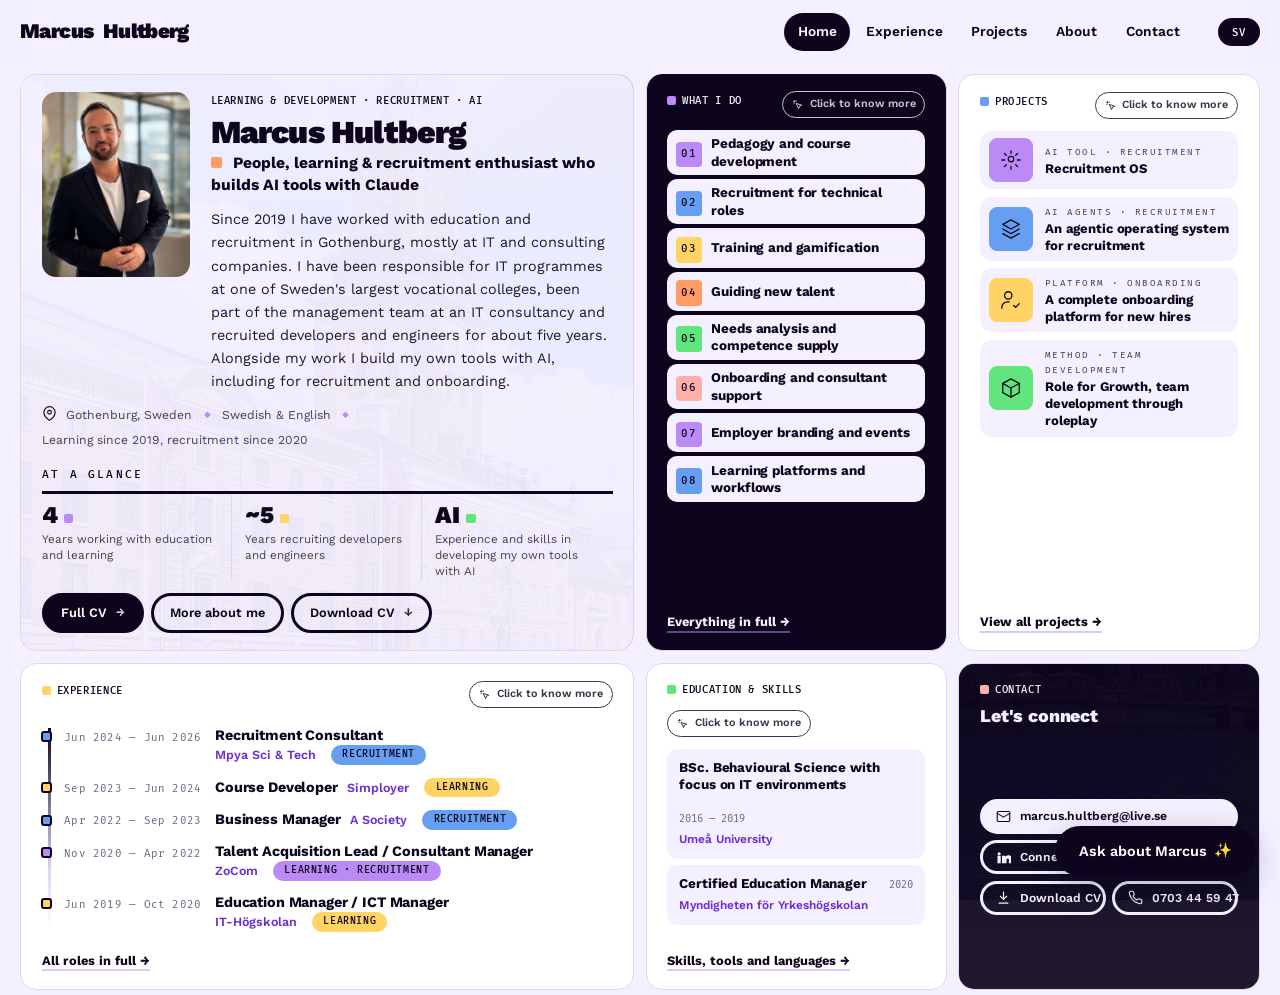
==== index.html @ 8a862b30 "Show that tiles open, and tidy two popups Add a "Click to know more" label beside each clickable til" ====
<!DOCTYPE html>
<html lang="en">
<head>
  <meta charset="UTF-8" />
  <meta name="viewport" content="width=device-width, initial-scale=1.0" />
  <title>Marcus Hultberg — Learning &amp; Development, Recruitment &amp; AI</title>
  <meta name="description" content="Marcus Hultberg — learning, course development and recruitment for technical roles, with tools built using AI. Gothenburg, Sweden." />
  <link rel="stylesheet" href="style.css?v=9" />
  <script>
    // A job slug in the URL means two things.
    //
    // job.js is about to rewrite the hero and "What I do", so those two
    // regions are hidden here and shown again once the pack has been applied,
    // and the base wording never flashes past the reader first.
    //
    // The application may also bring a colour theme in jobs/<slug>.css. It is
    // linked from here, while the page is still parsing, so the page is drawn
    // in the company's colours from the first frame. A pack without a theme
    // file simply has no stylesheet to load and keeps the base colours.
    //
    // Without a slug this is the main page, which has a theme of its own in
    // theme.css. Application pages never load it.
    (function () {
      var params = new URLSearchParams(location.search);
      var slug = (params.get('job') ||
                  location.pathname.replace(/^\/+|\/+$/g, '').replace(/\.html$/, '')
                 ).toLowerCase().trim();
      var theme = document.createElement('link');
      theme.rel = 'stylesheet';

      if (['', 'index', 'cv'].indexOf(slug) !== -1 || !/^[a-z0-9-]+$/.test(slug)) {
        theme.href = '/theme.css?v=2';
        document.head.appendChild(theme);
        return;
      }

      document.documentElement.className += ' job-pending';

      theme.href = '/jobs/' + encodeURIComponent(slug) + '.css';
      document.head.appendChild(theme);
    })();
  </script>
</head>
<body>

<!-- ══════════════════════ NAV ══════════════════════ -->
<!-- The second link is "What I do". It is hidden on the base page and shown
     on application pages, where packs retitle it "How I match" through
     `.nav-links li:nth-child(2) a` and `.nav-mobile a:nth-child(2)` — keep
     it second. -->
<header class="nav">
  <div class="nav-top">
    <a href="#top" class="brand"><span class="brand-dot"></span>Marcus <em>Hultberg</em></a>
    <nav class="nav-bar" aria-label="Main">
      <ul class="nav-links">
        <li><a href="#top" data-sv="Hem">Home</a></li>
        <li class="nav-match"><a href="#match" data-sv="Vad jag gör">What I do</a></li>
        <li><a href="#experience" data-sv="Erfarenhet">Experience</a></li>
        <li><a href="#built" data-sv="Projekt">Projects</a></li>
        <li><a href="#about" data-sv="Om mig">About</a></li>
        <li><a href="#personal" data-sv="Personligt">Personal</a></li>
        <li><a href="#contact" data-sv="Kontakt">Contact</a></li>
      </ul>
    </nav>
    <div class="nav-actions">
      <!-- lang toggle injected by lang.js -->
      <button class="nav-hamburger" id="hamburger" type="button" aria-label="Menu" aria-expanded="false" aria-controls="mobile-nav">
        <span></span><span></span><span></span>
      </button>
    </div>
  </div>
</header>

<div class="nav-mobile" id="mobile-nav">
  <a href="#top" data-sv="Hem">Home</a>
  <a href="#match" class="nav-match" data-sv="Vad jag gör">What I do</a>
  <a href="#experience" data-sv="Erfarenhet">Experience</a>
  <a href="#built" data-sv="Projekt">Projects</a>
  <a href="#about" data-sv="Om mig">About</a>
  <a href="#personal" data-sv="Personligt">Personal</a>
  <a href="#contact" data-sv="Kontakt">Contact</a>
</div>

<main class="bento" id="main">

<!-- ══════════════════════ INTRO ══════════════════════
     Per-application wording comes from /jobs/<slug>.json — see jobs/README.md.
     This is what shows on the base page and whenever a pack leaves it out. -->
<section class="tile band band--photo hero" id="top">
  <div class="wrap">
    <div class="hero-grid">
      <div class="hero-photo">
        <img src="Marcus-800.jpg" alt="Portrait of Marcus Hultberg" width="800" height="800" fetchpriority="high" />
      </div>
      <div class="hero-text">
        <p class="eyebrow" data-sv="Learning &amp; Development · Rekrytering · AI">
          Learning &amp; Development · Recruitment · AI
        </p>
        <h1 class="hero-name">Marcus Hultberg</h1>
        <p class="hero-role">
          People, learning &amp; recruitment enthusiast who builds AI tools with Claude
        </p>
        <p class="hero-lead" data-sv="Sedan 2019 har jag arbetat med utbildning och rekrytering i Göteborg, främst i IT- och konsultbolag. Jag har ansvarat för IT-utbildningar på en av Sveriges största yrkeshögskolor, ingått i ledningsgruppen i ett IT-konsultbolag och rekryterat utvecklare och ingenjörer i ca fem år. Vid sidan av arbetet bygger jag egna verktyg med AI, bland annat för rekrytering och onboarding.">
          Since 2019 I have worked with education and recruitment in Gothenburg, mostly at IT and
          consulting companies. I have been responsible for IT programmes at one of Sweden's largest
          vocational colleges, been part of the management team at an IT consultancy and recruited
          developers and engineers for about five years. Alongside my work I build my own tools with AI,
          including for recruitment and onboarding.
        </p>
      </div>
    </div>

    <div class="meta-row">
      <span>
        <svg viewBox="0 0 24 24" fill="none" stroke-width="1.8" stroke-linecap="round" stroke-linejoin="round"><path d="M21 10c0 7-9 13-9 13s-9-6-9-13a9 9 0 0 1 18 0z"/><circle cx="12" cy="10" r="3"/></svg>
        <span data-sv="Göteborg, Sverige">Gothenburg, Sweden</span>
      </span>
      <span class="sep">◆</span>
      <span data-sv="Svenska &amp; engelska">Swedish &amp; English</span>
      <span class="sep">◆</span>
      <span data-sv="Lärande sedan 2019, rekrytering sedan 2020">Learning since 2019, recruitment since 2020</span>
    </div>

    <!-- At a glance. Packs rewrite the three numbers through `#top .stat-num`
         and `#top .stat-label`, so the strip stays inside the hero section. -->
    <p class="glance-label" data-sv="I korthet">At a glance</p>
    <div class="stat-strip">
      <div class="stat">
        <div class="stat-num">4</div>
        <div class="stat-label" data-sv="År med utbildning och lärande">Years working with education and learning</div>
      </div>
      <div class="stat">
        <div class="stat-num">~5</div>
        <div class="stat-label" data-sv="År med rekrytering av utvecklare och ingenjörer">Years recruiting developers and engineers</div>
      </div>
      <div class="stat">
        <div class="stat-num">AI</div>
        <div class="stat-label" data-sv="Erfarenhet och kompetens inom att utveckla egna verktyg med AI">Experience and skills in developing my own tools with AI</div>
      </div>
    </div>

    <!-- An application page points the primary button at #match; see job.js. -->
    <div class="hero-cta">
      <a href="cv.html" class="btn btn-primary"><span class="btn-label" data-sv="Hela CV:t">Full CV</span> <span class="arr">→</span></a>
      <a href="#about" class="btn btn-ghost" data-sv="Mer om mig">More about me</a>
      <a href="CV Marcus Hultberg.pdf" target="_blank" rel="noopener" class="btn btn-ghost" data-sv-html="Ladda ner CV <span class=&quot;arr&quot;>↓</span>">Download CV <span class="arr">↓</span></a>
    </div>
  </div>
</section>

<!-- ══════════════════════ WHAT I DO / HOW I MATCH ══════════════════════
     A job pack replaces these numbered points wholesale: each .point-quote
     becomes a line from the job ad and each .point-body the evidence that
     Marcus already does it. See jobs/README.md.
     ═══════════════════════════════════════════════════════════════════ -->
<section class="tile band band--alt" id="match">
  <div class="wrap">
    <div class="sec-head reveal">
      <p class="eyebrow" data-sv="Vad jag gör">What I do</p>
      <h2 class="sec-title" data-sv="Det jag kan bidra med">What I can bring</h2>
      <p class="sec-lead" data-sv="Åtta områden, vart och ett med vad jag har gjort i mina roller. Öppna ett kort för detaljerna.">
        Eight areas, each with what I have done in my roles. Open a card for the details.
      </p>
    </div>

    <div class="points">
      <article class="card point reveal">
        <div class="point-num-wrap"><div class="point-rule"></div><div class="point-num">01</div></div>
        <div>
          <h3 class="point-title" data-sv="Pedagogik och kursutveckling">Pedagogy and course development</h3>
          <p class="point-sum" data-sv="Ledde IT-utbildningar på en yrkeshögskola och utvecklade kursinnehåll inom HR för ett ledande HR-system. Certifierad utbildningsledare.">Led IT programmes at a vocational college and developed HR course content for a leading HR system. Certified education manager.</p>
          <p class="point-quote" data-sv="Jag planerar och utvecklar utbildningar och kursinnehåll på pedagogisk grund, med deltagarnas behov i fokus.">I plan and develop training and course content on a pedagogical foundation, with the participants' needs in focus.</p>
          <p class="point-body" data-sv="Som utbildningsledare på en yrkeshögskola inom IT ledde och utvecklade jag utbildningsprogrammen i nära samarbete med arbetslivet. Jag ansvarade för att programmen följdes upp mot uppsatta resultatmål och höll i antagningen av studerande. Senare, som kursutvecklare i ett nordiskt HR-techbolag, utvecklade jag kursinnehåll inom HR för ett ledande HR-system, med fokus på medarbetarupplevelsen. Jag samarbetade med ämnesexperter och förbättrade löpande den pedagogiska strukturen. Jag är certifierad utbildningsledare, en certifiering utfärdad av Myndigheten för yrkeshögskolan.">As education manager at a vocational IT college I led and developed the programmes in close collaboration with the industry. I was responsible for following the programmes up against set targets and handled the admission of students. Later, as course developer at a Nordic HR tech company, I developed course content in HR for a leading HR system, with a focus on the employee experience. I worked with subject matter experts and continuously improved the pedagogical structure. I am a certified education manager, a certification issued by the Swedish National Agency for Higher Vocational Education.</p>
          <div class="point-roles">
            <span class="point-roles-label" data-sv="Roller">Roles</span>
            <span class="pill" data-sv="Utbildningsledare / ICT-ansvarig">Education Manager / ICT Manager</span>
            <span class="pill" data-sv="Kursutvecklare">Course Developer</span>
          </div>
        </div>
      </article>

      <article class="card point reveal">
        <div class="point-num-wrap"><div class="point-rule"></div><div class="point-num">02</div></div>
        <div>
          <h3 class="point-title" data-sv="Rekrytering till tekniska roller">Recruitment for technical roles</h3>
          <p class="point-sum" data-sv="Drev hela rekryteringsprocesser till utvecklare, ingenjörer, projektledare och produktutvecklare, ofta flera parallellt.">Ran complete recruitments for developers, engineers, project managers and product developers, often several in parallel.</p>
          <p class="point-quote" data-sv="Jag driver rekryteringar till tekniska roller och bedömer kandidater strukturerat mot rollens krav.">I run recruitments for technical roles and assess candidates in a structured way against what the role requires.</p>
          <p class="point-body" data-sv="Jag har drivit kompletta rekryteringsprocesser till tekniska roller, ofta flera parallellt. Utifrån kravprofilen skrev och publicerade jag annonsen och arbetade aktivt med sourcing för att upprätthålla en stark kandidatpipeline. Under processen var jag rådgivare till de rekryterande cheferna kring urval och kandidatutvärdering. Förutom utvecklare och ingenjörer har jag rekryterat projektledare och produktutvecklare. I ett IT-konsultbolag ansvarade jag dessutom för att rekrytera IT-konsulter och matcha dem mot den kompetens kundernas uppdrag krävde.">I have run complete recruitment processes for technical roles, often several in parallel. Based on the requirements profile I wrote and published the ad and sourced candidates proactively to keep a strong talent pipeline. During the process I advised the hiring managers on selection and candidate evaluation. Besides developers and engineers, I have recruited project managers and product developers. At an IT consultancy I was also responsible for recruiting IT consultants and matching them against the competence the clients' assignments required.</p>
          <div class="point-roles">
            <span class="point-roles-label" data-sv="Roller">Roles</span>
            <span class="pill" data-sv="Rekryteringskonsult">Recruitment Consultant</span>
            <span class="pill" data-sv="Affärsansvarig">Business Manager</span>
            <span class="pill" data-sv="Talent Acquisition Lead / Konsultansvarig">Talent Acquisition Lead / Consultant Manager</span>
          </div>
        </div>
      </article>

      <article class="card point reveal">
        <div class="point-num-wrap"><div class="point-rule"></div><div class="point-num">03</div></div>
        <div>
          <h3 class="point-title" data-sv="Utbildning och gamification">Training and gamification</h3>
          <p class="point-sum" data-sv="Höll utbildningar för interna och externa deltagare, och interna workshops, bland annat i gamification-metodik.">Ran training sessions for internal and external participants, and internal workshops including gamification methodology.</p>
          <p class="point-quote" data-sv="Jag håller utbildningar och workshops och använder gamification som metod för lärande.">I run training sessions and workshops and use gamification as a method for learning.</p>
          <p class="point-body" data-sv="I ett konsultbolag med fokus på utbildning arbetade jag med utbildningsleveranser på olika nivåer, utifrån behov. Jag höll utbildningar internt för medarbetarna och för externa deltagare. Internt tog jag fram och höll workshops och lärandetillfällen, bland annat en utbildning i gamification-metodik. I arbetet anpassade jag upplägg och innehåll efter olika deltagargrupper.">At a consultancy focused on education I worked with training deliveries at different levels, based on what was needed. I ran training sessions for employees internally and for external participants. Internally I created and ran workshops and learning sessions, including a training in gamification methodology. In this work I adapted the format and content to different groups of participants.</p>
          <div class="point-roles">
            <span class="point-roles-label" data-sv="Roll">Role</span>
            <span class="pill" data-sv="Talent Acquisition Lead / Konsultansvarig">Talent Acquisition Lead / Consultant Manager</span>
          </div>
        </div>
      </article>

      <article class="card point reveal">
        <div class="point-num-wrap"><div class="point-rule"></div><div class="point-num">04</div></div>
        <div>
          <h3 class="point-title" data-sv="Vägledning av nya talanger">Guiding new talent</h3>
          <p class="point-sum" data-sv="Coachade 100 studerande in i IT-branschen och var med och byggde ett karriärprogram för juniora talanger.">Coached 100 students into the IT industry and helped build a career programme for junior talent.</p>
          <p class="point-quote" data-sv="Jag vägleder människor tidigt i karriären och bygger strukturer som hjälper dem in i arbetslivet.">I guide people early in their careers and build structures that help them into working life.</p>
          <p class="point-body" data-sv="På yrkeshögskolan byggde jag partnerskap med företag och säkrade praktikplatser åt de studerande. Jag coachade och vägledde 100 studerande på deras väg in i IT-branschen. I ett IT-konsultbolag var jag med och byggde ett karriärprogram för juniora talanger, med en struktur för vad de skulle lära sig och vem som stöttade dem. Som kandidaternas huvudsakliga kontaktperson i rekryteringen ansvarade jag för en professionell och engagerande kandidatupplevelse, med snabb och tydlig återkoppling.">At the vocational college I built partnerships with companies and secured internship placements for the students. I coached and guided 100 students on their way into the IT industry. At an IT consultancy I helped build a career programme for junior talent, with a structure for what they should learn and who supported them. As the candidates' main point of contact in recruitment I was responsible for a professional and engaging candidate experience, with prompt and clear feedback.</p>
          <div class="point-roles">
            <span class="point-roles-label" data-sv="Roller">Roles</span>
            <span class="pill" data-sv="Utbildningsledare / ICT-ansvarig">Education Manager / ICT Manager</span>
            <span class="pill" data-sv="Talent Acquisition Lead / Konsultansvarig">Talent Acquisition Lead / Consultant Manager</span>
            <span class="pill" data-sv="Rekryteringskonsult">Recruitment Consultant</span>
          </div>
        </div>
      </article>

      <article class="card point reveal">
        <div class="point-num-wrap"><div class="point-rule"></div><div class="point-num">05</div></div>
        <div>
          <h3 class="point-title" data-sv="Behovsanalys och kompetensförsörjning">Needs analysis and competence supply</h3>
          <p class="point-sum" data-sv="Gjorde behovsanalyser med rekryterande chefer och matchade yrkeshögskoleutbildningar mot arbetsmarknadens behov.">Ran needs analyses with hiring managers and matched vocational programmes to what the labour market needed.</p>
          <p class="point-quote" data-sv="Jag kartlägger vilken kompetens en verksamhet behöver och omsätter det i rekryteringar och utbildningar.">I map the competence an organisation needs and turn it into recruitments and training.</p>
          <p class="point-body" data-sv="Inför varje rekrytering genomförde jag en behovsanalys med den rekryterande chefen, där vi gick igenom kompetenskrav och tidplan. På yrkeshögskolan drev jag utbildningarnas ledningsgruppsarbete och matchade utbildningarna mot arbetsmarknadens behov. Senare, i ett IT-konsultbolag, arbetade vi med yrkeshögskoleutbildningar, och jag var med och förändrade dem utifrån vad branschen behövde. Som kursutvecklare arbetade jag in marknadsinsikter och forskning i kursinnehållet.">Before each recruitment I carried out a needs analysis with the hiring manager, covering competence requirements and timeline. At the vocational college I ran the programmes' steering group work and matched the programmes to the needs of the labour market. Later, at an IT consultancy, we worked with vocational higher education programmes, and I helped change them based on what the industry needed. As a course developer I worked market insights and research into the course content.</p>
          <div class="point-roles">
            <span class="point-roles-label" data-sv="Roller">Roles</span>
            <span class="pill" data-sv="Rekryteringskonsult">Recruitment Consultant</span>
            <span class="pill" data-sv="Utbildningsledare / ICT-ansvarig">Education Manager / ICT Manager</span>
            <span class="pill" data-sv="Talent Acquisition Lead / Konsultansvarig">Talent Acquisition Lead / Consultant Manager</span>
            <span class="pill" data-sv="Kursutvecklare">Course Developer</span>
          </div>
        </div>
      </article>

      <article class="card point reveal">
        <div class="point-num-wrap"><div class="point-rule"></div><div class="point-num">06</div></div>
        <div>
          <h3 class="point-title" data-sv="Onboarding och konsultstöd">Onboarding and consultant support</h3>
          <p class="point-sum" data-sv="Byggde onboarding från grunden i två konsultbolag och hade HR-ansvar för en konsultgrupp på 15+ personer.">Built onboarding from scratch at two consultancies and had HR responsibility for a consultant group of 15+.</p>
          <p class="point-quote" data-sv="Jag bygger onboarding och ger konsulterna det stöd de behöver för att utvecklas i sina uppdrag.">I build onboarding and give consultants the support they need to develop in their assignments.</p>
          <p class="point-body" data-sv="Jag har byggt upp en strukturerad onboarding från grunden i två konsultbolag där det tidigare saknades. Syftet båda gångerna var att öka engagemanget hos nyanställda och få dem att stanna. I ett IT-konsultbolag ingick jag i ledningsgruppen och ansvarade för personalutveckling och HR-frågor för en konsultgrupp på 15+ personer. Jag planerade också konsulternas scheman utifrån deras uppdrag och tog fram dokumentation och hjälpmaterial till onboardingen.">I have built structured onboarding from scratch at two consultancies where none existed before. In both cases the aim was to increase engagement among new employees and get them to stay. At an IT consultancy I was part of the management team and responsible for personnel development and HR matters for a consultant group of 15+ people. I also planned the consultants' schedules around their assignments and produced documentation and help material for the onboarding.</p>
          <div class="point-roles">
            <span class="point-roles-label" data-sv="Roller">Roles</span>
            <span class="pill" data-sv="Affärsansvarig">Business Manager</span>
            <span class="pill" data-sv="Talent Acquisition Lead / Konsultansvarig">Talent Acquisition Lead / Consultant Manager</span>
          </div>
        </div>
      </article>

      <article class="card point reveal">
        <div class="point-num-wrap"><div class="point-rule"></div><div class="point-num">07</div></div>
        <div>
          <h3 class="point-title" data-sv="Employer branding och evenemang">Employer branding and events</h3>
          <p class="point-sum" data-sv="Ledde strategin för talent acquisition med employer branding i centrum, och representerade bolag på mässor och event.">Led the talent acquisition strategy with employer branding at its centre, and represented companies at fairs and events.</p>
          <p class="point-quote" data-sv="Jag arbetar med arbetsgivarvarumärket och representerar bolaget utåt, i rekryteringen och vid evenemang.">I work with the employer brand and represent the company externally, in recruitment and at events.</p>
          <p class="point-body" data-sv="I ett IT-konsultbolag ledde jag strategin för talent acquisition som del av ledningsgruppen, med employer branding som en central del. Arbetet handlade om att vara tydliga med vilka vi var som arbetsgivare och hur vi presenterade oss utåt. Jag har representerat bolag vid mässor och kundevent, bland annat som konferencier. I ett nordiskt HR-techbolag planerade och genomförde jag konferenser med fokus på vad deltagarna fick ut av dem.">At an IT consultancy I led the talent acquisition strategy as part of the management team, with employer branding as a central part. The work was about being clear about who we were as an employer and how we presented ourselves externally. I have represented companies at trade fairs and customer events, including as master of ceremonies. At a Nordic HR tech company I planned and ran conferences with the focus on what the participants gained from them.</p>
          <div class="point-roles">
            <span class="point-roles-label" data-sv="Roller">Roles</span>
            <span class="pill" data-sv="Talent Acquisition Lead / Konsultansvarig">Talent Acquisition Lead / Consultant Manager</span>
            <span class="pill" data-sv="Kursutvecklare">Course Developer</span>
          </div>
        </div>
      </article>

      <article class="card point reveal">
        <div class="point-num-wrap"><div class="point-rule"></div><div class="point-num">08</div></div>
        <div>
          <h3 class="point-title" data-sv="Lärplattformar och arbetsflöden">Learning platforms and workflows</h3>
          <p class="point-sum" data-sv="Var med och formade ett internt LMS som senare såldes som produkt, och ledde införandet av ett ATS.">Helped shape an internal LMS that was later sold as a product, and led the introduction of an ATS.</p>
          <p class="point-quote" data-sv="Jag är med och utformar digitala verktyg för lärande och rekrytering och de arbetsflöden de bygger på.">I help shape digital tools for learning and recruitment and the workflows they are built on.</p>
          <p class="point-body" data-sv="I ett IT-konsultbolag var jag med från start och formade en intern lärplattform, bland annat vilka behov den skulle möta och hur innehållet skulle struktureras. Plattformen fungerade så väl att den senare såldes som en produkt till andra företag. I samma bolag ledde jag införandet av ett ATS och utformade arbetsflödena, från hur en roll öppnades till hur kandidaterna rörde sig genom processen. På yrkeshögskolan utvecklade jag strukturen i lärplattformen och förbättrade de interna kommunikationsflödena.">At an IT consultancy I helped shape an internal learning platform from the start, including which needs it should meet and how the content should be structured. The platform worked well enough that it was later sold as a product to other companies. In the same company I led the introduction of an ATS and designed the workflows, from how a role was opened to how candidates moved through the process. At the vocational college I developed the structure of the learning platform and improved the internal communication flows.</p>
          <div class="point-roles">
            <span class="point-roles-label" data-sv="Roller">Roles</span>
            <span class="pill" data-sv="Talent Acquisition Lead / Konsultansvarig">Talent Acquisition Lead / Consultant Manager</span>
            <span class="pill" data-sv="Utbildningsledare / ICT-ansvarig">Education Manager / ICT Manager</span>
          </div>
        </div>
      </article>
    </div>
  </div>
</section>

<!-- ══════════════════════ EXPERIENCE ══════════════════════ -->
<section class="tile band band--alt" id="experience">
  <div class="wrap">
    <div class="sec-head reveal">
      <p class="eyebrow" data-sv="Erfarenhet">Experience</p>
      <h2 class="sec-title" data-sv="Var jag har arbetat">Where I have worked</h2>
      <p class="sec-lead" data-sv="Fem roller i Göteborg, alla i och kring techbranschen. Taggarna visar var lärande eller rekrytering var en central del av mitt ansvar.">
        Five roles in Gothenburg, all in and around the tech industry. The tags show where learning or
        recruitment was a central part of my responsibility.
      </p>
      <div class="sec-actions">
        <a href="cv.html" class="btn btn-ghost btn-sm" data-sv-html="Hela CV:t <span class=&quot;arr&quot;>→</span>">Full CV <span class="arr">→</span></a>
        <a href="CV Marcus Hultberg.pdf" target="_blank" rel="noopener" class="btn btn-ghost btn-sm" data-sv-html="Ladda ner CV (PDF) <span class=&quot;arr&quot;>↓</span>">Download CV (PDF) <span class="arr">↓</span></a>
      </div>
    </div>

    <!-- Roles recruited for. A job pack can replace this card with its own
         `roles` field; see jobs/README.md. -->
    <div class="card roles-card reveal">
      <h3 class="roles-title" data-sv="Roller jag har rekryterat till">Roles I've recruited for</h3>
      <p class="roles-lead" data-sv="Ett axplock, mest inom mjukvara, embedded och ingenjörskonst.">A selection, mostly in software, embedded and engineering.</p>
      <div class="roles-grid">
        <div class="roles-group">
          <p class="tool-label" data-sv="Mjukvaruutveckling">Software development</p>
          <div class="pill-row">
            <span class="pill">Software Developer</span>
            <span class="pill">Software Engineer</span>
            <span class="pill">Backend Developer</span>
            <span class="pill">Frontend Developer</span>
            <span class="pill">Golang Developer</span>
            <span class="pill">.NET / C# Developer</span>
            <span class="pill">C/C++ Developer</span>
            <span class="pill">Rust Developer</span>
            <span class="pill">COBOL Developer</span>
          </div>
        </div>
        <div class="roles-group">
          <p class="tool-label">Automotive &amp; Embedded</p>
          <div class="pill-row">
            <span class="pill" data-sv="Hårdvarunära Android-utvecklare inom Automotive">Android Developer, hardware-near, Automotive</span>
            <span class="pill" data-sv="ADAS-utvecklare">ADAS Developer</span>
            <span class="pill">Hardware Developer</span>
          </div>
        </div>
        <div class="roles-group">
          <p class="tool-label" data-sv="Produkt &amp; projekt">Product &amp; projects</p>
          <div class="pill-row">
            <span class="pill" data-sv="Produktutvecklare">Product Developer</span>
            <span class="pill" data-sv="Projektledare">Project Manager</span>
          </div>
        </div>
        <div class="roles-group">
          <p class="tool-label">Engineering</p>
          <div class="pill-row">
            <span class="pill" data-sv="Elektronikingenjör">Electronics Engineer</span>
            <span class="pill" data-sv="Elingenjör">Electrical Engineer</span>
            <span class="pill" data-sv="Automationsingenjör">Automation Engineer</span>
            <span class="pill" data-sv="Mekanikingenjör">Mechanical Engineer</span>
            <span class="pill" data-sv="Mechanical Design Engineer / Mekanikkonstruktör">Mechanical Design Engineer</span>
            <span class="pill" data-sv="Systemarkitekt inom elektronik">Electronics System Architect</span>
            <span class="pill">HVDC Engineer</span>
            <span class="pill">LVDC Engineer</span>
            <span class="pill" data-sv="Expert Engineer inom Electrical Power Grid Safety">Expert Engineer, Electrical Power Grid Safety</span>
          </div>
        </div>
      </div>
    </div>

    <div class="timeline">
      <article class="job reveal">
        <div class="job-head">
          <h3 class="job-title" data-sv="Rekryteringskonsult">Recruitment Consultant</h3>
          <span class="job-date">Jun 2024 — Jun 2026</span>
        </div>
        <p class="job-company">Mpya Sci &amp; Tech <span>· Gothenburg</span></p>
        <p class="job-about" data-sv="Rekryterings- och konsultföretag specialiserat på vetenskap, teknik och ingenjörskonst.">Recruitment and consulting firm specialising in science, technology and engineering.</p>
        <p class="job-desc" data-sv="Matchning av rätt person med rätt arbetsplats, samtidigt som jag agerade rådgivare till rekryterande chefer kring kompetens och kulturell passform.">
          Matching the right person with the right workplace while acting as an advisor to hiring
          managers on competence and cultural fit.
        </p>
        <ul class="job-bullets">
          <li data-sv="Drev fullständiga rekryteringsprocesser, från behovsanalys till slutligt urval, över flera olika roller, från utvecklare till ingenjörer">Managed full-cycle recruitment processes, from needs analysis to final selection, across multiple roles, varying from developers to engineers</li>
          <li data-sv="Koordinerade och strukturerade intervjuprocesser, inklusive schemaläggning, förberedelser och kommunikation med intressenter">Coordinated and structured interview processes, including scheduling, preparation, and stakeholder communication</li>
          <li data-sv="Var kandidaternas huvudsakliga kontaktperson och säkerställde en professionell, responsiv och engagerande kandidatupplevelse">Acted as main point of contact for candidates, ensuring a professional, responsive, and engaging candidate experience</li>
          <li data-sv="Arbetade löpande i ATS-system för att hantera kandidatdata och säkerställa korrekthet genom hela processen">Worked continuously in ATS systems to manage candidate data and ensure accuracy throughout the process</li>
          <li data-sv="Skrev och publicerade jobbannonser utifrån kundens behov, med fokus på tydlighet och relevans">Wrote and published job ads based on client needs, ensuring clarity and relevance</li>
          <li data-sv="Sökte och engagerade kandidater proaktivt och underhöll en stark kandidatpipeline">Proactively sourced and engaged candidates, maintaining a strong talent pipeline</li>
          <li data-sv="Rådgav rekryterande chefer kring rekryteringsprocesser, tidplaner och kandidatutvärdering">Advised hiring managers on recruitment processes, timelines, and candidate evaluation</li>
          <li data-sv="Bidrog till att förbättra rekryteringsflöden och säkerställa strukturerade processer">Contributed to improving recruitment workflows and ensuring structured processes</li>
        </ul>
      </article>

      <article class="job reveal">
        <div class="job-head">
          <h3 class="job-title" data-sv="Kursutvecklare">Course Developer</h3>
          <span class="job-date">Sep 2023 — Jun 2024</span>
        </div>
        <p class="job-company">Simployer <span>· Gothenburg</span></p>
        <p class="job-about" data-sv="Ledande nordiskt HR-techbolag som erbjuder HR-system, lönelösningar och utbildning.">Leading Nordic HR tech company providing HR systems, payroll solutions and training.</p>
        <p class="job-desc" data-sv="Utvecklade och förbättrade utbildningsinnehåll inom HR för ett ledande HR-system med starkt fokus på medarbetarupplevelsen.">
          Developed and improved training content in HR for a leading HR system
          with a strong focus on the employee experience.
        </p>
        <ul class="job-bullets">
          <li data-sv="Utvecklade och förbättrade kurser inom HR och Learning &amp; Development">Developed and improved courses within HR and Learning &amp; Development</li>
          <li data-sv="Säkerställde att innehållet var aktuellt och i linje med nuvarande HR-trender och behov">Ensured content was up to date and aligned with current HR trends and needs</li>
          <li data-sv="Samarbetade med ämnesexperter för att skapa relevant utbildning av hög kvalitet">Collaborated with subject matter experts to create relevant and high-quality training</li>
          <li data-sv="Planerade och genomförde konferenser och utbildningar med fokus på deltagarvärde">Planned and executed conferences and training sessions focused on participant value</li>
          <li data-sv="Förbättrade kursmaterial och pedagogiska strukturer">Improved course materials and pedagogical structures</li>
          <li data-sv="Integrerade marknadsinsikter och forskning i utbildningsinnehållet">Integrated market insights and research into training content</li>
        </ul>
      </article>

      <article class="job reveal">
        <div class="job-head">
          <h3 class="job-title" data-sv="Affärsansvarig">Business Manager</h3>
          <span class="job-date">Apr 2022 — Sep 2023</span>
        </div>
        <p class="job-company">A Society <span>· Gothenburg</span></p>
        <p class="job-about" data-sv="IT-konsultföretag som kopplar samman techtalanger med företag över hela Sverige.">IT consulting firm connecting tech talent with companies across Sweden.</p>
        <p class="job-desc" data-sv="Ansvarig för rekrytering och matchning av IT-konsulter samt löpande HR-stöd i en snabbrörlig konsultmiljö.">
          Responsible for recruitment and matching of IT consultants alongside ongoing HR support in a
          fast-moving consulting environment.
        </p>
        <ul class="job-bullets">
          <li data-sv="Drev rekryteringsprocesser för IT-konsulter och säkerställde träffsäker kompetensmatchning">Managed recruitment processes for IT consultants, ensuring accurate competence matching</li>
          <li data-sv="Koordinerade kommunikationen mellan kunder och kandidater genom hela rekryteringsprocessen">Coordinated communication between clients and candidates throughout the hiring process</li>
          <li data-sv="Gav HR-relaterat stöd och hade löpande kontakt med konsulterna">Provided HR-related support and maintained ongoing contact with consultants</li>
          <li data-sv="Utformade strukturerade onboardingprocesser för att öka engagemang och retention">Designed structured onboarding processes to improve engagement and retention</li>
          <li data-sv="Hanterade flera parallella processer i en snabbrörlig miljö">Managed multiple parallel processes in a fast-paced environment</li>
        </ul>
      </article>

      <article class="job reveal">
        <div class="job-head">
          <h3 class="job-title" data-sv="Talent Acquisition Lead / Konsultansvarig">Talent Acquisition Lead / Consultant Manager</h3>
          <span class="job-date">Nov 2020 — Apr 2022</span>
        </div>
        <p class="job-company">ZoCom <span>· Gothenburg</span></p>
        <p class="job-about" data-sv="Bolag inom utbildningsprodukter och innovation i IT-sektorn.">Educational product and innovation company in the IT sector.</p>
        <p class="job-desc" data-sv="Del av ledningsgruppen med fullt ansvar för talent acquisition och en konsultgrupp på 15+ personer i ett IT-konsultbolag.">
          Part of the management team with full responsibility for talent acquisition and a consultant
          group of 15+ people at an IT consultancy.
        </p>
        <ul class="job-bullets">
          <li data-sv="Ledde bolagets talent acquisition-strategi, inklusive employer branding, processoptimering och implementering av ATS">Led the company's talent acquisition strategy, including employer branding, process optimisation and ATS implementation</li>
          <li data-sv="Drev rekryteringsprocesser från början till slut, från screening och intervjuer till onboarding av nyanställda">Managed recruitment processes end to end, from screening and interviewing to onboarding of new employees</li>
          <li data-sv="Genomförde kompetensutvecklingsinsatser och HR-relaterat ansvar för en konsultgrupp på 15+ personer">Conducted personnel development activities and HR-related responsibilities for a consultant group of 15+</li>
          <li data-sv="Utformade och genomförde ett strukturerat onboardingramverk för nyanställda">Designed and executed a structured onboarding framework for new hires</li>
          <li data-sv="Skapade interna workshops och lärandetillfällen, inklusive utbildning i gamification-metodik">Created internal workshops and learning sessions, including gamification methodology training</li>
          <li data-sv="Var med och byggde ett karriärutvecklingsprogram för att stötta juniora talanger in i IT-branschen">Helped build a career development programme aimed at supporting junior talent in entering the IT industry</li>
          <li data-sv="Bidrog till intern organisationsutveckling genom att vara med och utforma och förvalta ett internt Learning Management System (LMS)">Contributed to internal organisational development by helping shape and run an internal Learning Management System (LMS)</li>
        </ul>
      </article>

      <article class="job reveal">
        <div class="job-head">
          <h3 class="job-title" data-sv="Utbildningsledare / ICT-ansvarig">Education Manager / ICT Manager</h3>
          <span class="job-date">Jun 2019 — Oct 2020</span>
        </div>
        <p class="job-company">IT-Högskolan <span>· Gothenburg</span></p>
        <p class="job-about" data-sv="En av Sveriges största aktörer inom yrkeshögskola med fokus på IT och tech.">One of Sweden's largest providers of vocational higher education within IT and tech.</p>
        <p class="job-desc" data-sv="Ledde utbildningsprogram på en av Sveriges största yrkeshögskolor inom IT och stöttade studenter i deras övergång till techbranschen.">
          Led education programmes at one of Sweden's largest vocational IT schools and supported
          students in their transition into the tech industry.
        </p>
        <ul class="job-bullets">
          <li data-sv="Ledde och utvecklade utbildningsprogram i nära samarbete med arbetsmarknaden">Led and developed education programmes in close collaboration with the labour market</li>
          <li data-sv="Drev utbildningarnas ledningsgruppsarbete">Ran the programmes' steering group work</li>
          <li data-sv="Höll i antagningen av studerande">Handled the admission of students</li>
          <li data-sv="Drev utbildningarna mot uppsatta resultatmål">Drove the programmes towards set targets</li>
          <li data-sv="Coachade och vägledde studenter i deras karriärresa in i IT-branschen">Coached and guided students in their career journey into the IT industry</li>
          <li data-sv="Arbetade med kompetensförsörjning genom att matcha utbildning mot marknadens behov">Worked with competence supply by matching education to market needs</li>
          <li data-sv="Deltog i rekrytering av lärare och säkerställde relevant kompetens">Participated in recruiting teachers and ensured relevant competence</li>
          <li data-sv="Byggde och underhöll partnerskap med företag och externa intressenter">Built and maintained partnerships with companies and external stakeholders</li>
          <li data-sv="Säkrade praktikplatser och stöttade studenter i övergången till arbetslivet">Secured internship placements and supported students in transitioning to working life</li>
          <li data-sv="Förbättrade interna kommunikationsflöden och utvecklade LMS-struktur">Improved internal communication flows and developed LMS structure</li>
        </ul>
      </article>

    </div>
  </div>
</section>

<!-- ══════════════════════ PROJECTS ══════════════════════ -->
<section class="tile band" id="built">
  <div class="wrap">
    <div class="sec-head reveal">
      <p class="eyebrow" data-sv="Projekt">Projects</p>
      <h2 class="sec-title" data-sv="Utvalda projekt">Selected projects</h2>
      <p class="sec-lead" data-sv="Verktyg och metoder jag har byggt på egen hand, främst med AI. Under alla projekt finns också det jag har byggt tillsammans med kollegor i de bolag där jag har arbetat.">
        Tools and methods I have built on my own, mainly with AI. Under all projects you will also find
        what I have built together with colleagues at the companies where I have worked.
      </p>
    </div>

    <p class="built-sub reveal" data-sv="I bolagen jag arbetat i">Inside the companies I've worked at</p>
    <div class="built-grid">
      <article class="card built-card reveal">
        <div class="built-icon"><svg viewBox="0 0 24 24" stroke-linecap="round" stroke-linejoin="round"><path d="M22 10v6M2 10l10-5 10 5-10 5z"/><path d="M6 12v5c3 3 9 3 12 0v-5"/></svg></div>
        <h3 class="built-title" data-sv="Ett karriärprogram för juniora talanger">A career programme for junior talent</h3>
        <p class="built-text" data-sv="Jag var med och byggde ett karriärprogram för juniora utvecklare, med en struktur för vad de skulle lära sig, vem som stöttade dem och hur de gick vidare därifrån.">
          I was part of building a career programme for junior developers, with a structure for what
          they should learn, who supported them and how they moved on from there.
        </p>
      </article>

      <article class="card built-card reveal">
        <div class="built-icon"><svg viewBox="0 0 24 24" stroke-linecap="round" stroke-linejoin="round"><path d="M4 19.5A2.5 2.5 0 0 1 6.5 17H20"/><path d="M6.5 2H20v20H6.5A2.5 2.5 0 0 1 4 19.5v-15A2.5 2.5 0 0 1 6.5 2z"/></svg></div>
        <h3 class="built-title" data-sv="Ett internt LMS, utformat från start">An internal LMS, shaped from the start</h3>
        <p class="built-text" data-sv="Jag var med från start och utformade ett internt lärandesystem, både vad det skulle lösa och hur innehållet skulle struktureras. Det fungerade tillräckligt bra för att senare säljas som produkt.">
          I was involved from the start in shaping an internal learning system, both what it should
          solve and how the content should be structured. It worked well enough that it was later sold
          as a product.
        </p>
      </article>

      <article class="card built-card reveal">
        <div class="built-icon"><svg viewBox="0 0 24 24" stroke-linecap="round" stroke-linejoin="round"><path d="M16 21v-2a4 4 0 0 0-4-4H6a4 4 0 0 0-4 4v2"/><circle cx="9" cy="7" r="4"/><path d="M22 21v-2a4 4 0 0 0-3-3.87"/><path d="M16 3.13a4 4 0 0 1 0 7.75"/></svg></div>
        <h3 class="built-title" data-sv="Onboarding byggd från grunden">Onboarding built from scratch</h3>
        <p class="built-text" data-sv="Jag har byggt onboardingstrukturer i två bolag där det inte fanns någon sedan tidigare. I båda fallen var syftet att öka engagemang och retention bland nyanställda.">
          I have built onboarding structures in two companies where none existed before. In both cases
          the purpose was to increase engagement and retention among new employees.
        </p>
      </article>

      <article class="card built-card reveal">
        <div class="built-icon"><svg viewBox="0 0 24 24" stroke-linecap="round" stroke-linejoin="round"><rect x="3" y="3" width="18" height="18" rx="2"/><path d="M3 9h18M9 21V9"/></svg></div>
        <h3 class="built-title" data-sv="ATS-arbetsflöden">ATS workflows</h3>
        <p class="built-text" data-sv="Jag implementerade och utvecklade ATS-arbetsflödena, från hur en roll öppnades till hur kandidater rörde sig genom processen och vem som gjorde vad längs vägen. Det gjorde rekryteringsarbetet lättare att följa för alla inblandade.">
          I implemented and developed the ATS workflows, from how a role was opened to how candidates
          moved through the process and who did what along the way. It made the recruitment work easier
          to follow for everyone involved.
        </p>
      </article>

      <article class="card built-card reveal">
        <div class="built-icon"><svg viewBox="0 0 24 24" stroke-linecap="round" stroke-linejoin="round"><path d="M2 3h6a4 4 0 0 1 4 4v14a3 3 0 0 0-3-3H2z"/><path d="M22 3h-6a4 4 0 0 0-4 4v14a3 3 0 0 1 3-3h7z"/></svg></div>
        <h3 class="built-title" data-sv="Kursinnehåll inom HR">Course content within HR</h3>
        <p class="built-text" data-sv="Jag arbetade med och utvecklade kursinnehåll inom HR tillsammans med HR-experter. Jag höll materialet uppdaterat och förbättrade den pedagogiska strukturen så att innehållet fungerade bättre för deltagarna.">
          I worked on and developed course content within HR together with HR
          experts. I kept the material up to date and improved the pedagogical structure so that the
          content worked better for the participants.
        </p>
      </article>
    </div>

    <p class="built-sub reveal" data-sv="Byggt på egen hand, främst med AI">Built on my own, mainly with AI</p>
    <div class="built-grid">
      <article class="card built-card is-featured reveal">
        <div class="built-icon"><svg viewBox="0 0 24 24" stroke-linecap="round" stroke-linejoin="round"><path d="M9 11a3 3 0 1 0 6 0 3 3 0 0 0-6 0z"/><path d="M12 2v3M12 19v3M2 12h3M19 12h3M4.9 4.9l2.1 2.1M17 17l2.1 2.1M19.1 4.9L17 7M7 17l-2.1 2.1"/></svg></div>
        <p class="built-cat" data-sv="AI-verktyg · Rekrytering">AI tool · Recruitment</p>
        <h3 class="built-title">Recruitment OS</h3>
        <p class="built-sum" data-sv="Gör om en kravprofil till ett strukturerat intervjupaket, så att två chefer som rekryterar till samma roll bedömer samma saker.">Turns a requirements profile into a structured interview package, so two managers recruiting for the same role assess the same things.</p>
        <p class="built-text" data-sv="Ett AI-verktyg som gör om en kravprofil till ett intervjupaket med kompetensanalys, 15–20 strukturerade frågor med följdfrågor, scorecards och stöd för att minska bias. Det har också ett kompetensbibliotek med nivåindikatorer och personlighetskompetenser baserade på Big Five, så att två chefer som rekryterar till samma roll bedömer samma saker.">
          An AI tool that turns a requirements profile into an interview package with competency
          analysis, 15–20 structured questions with follow-ups, scorecards and support for reducing bias.
          It also has a competency library with level indicators and personality competencies based on
          Big Five, so that two managers recruiting for the same role assess the same things.
        </p>
        <a class="built-link" href="https://recruitment-os-rose.vercel.app/" target="_blank" rel="noopener"
           data-sv-html="Öppna Recruitment OS <span class=&quot;arr&quot;>↗</span>">Open Recruitment OS <span class="arr">↗</span></a>
      </article>

      <article class="card built-card is-featured reveal">
        <div class="built-icon"><svg viewBox="0 0 24 24" stroke-linecap="round" stroke-linejoin="round"><path d="M12 2l9 5-9 5-9-5z"/><path d="M3 12l9 5 9-5"/><path d="M3 17l9 5 9-5"/></svg></div>
        <p class="built-cat" data-sv="AI-agenter · Rekrytering">AI agents · Recruitment</p>
        <h3 class="built-title" data-sv="Ett agentiskt operativsystem för rekrytering">An agentic operating system for recruitment</h3>
        <p class="built-sum" data-sv="Agenter gör grovjobbet, till exempel en första CV-bedömning, och lämnar beslutet till rekryteraren.">Agents do the groundwork, such as a first CV assessment, and hand the decision to the recruiter.</p>
        <p class="built-text" data-sv="Agenter i bakgrunden gör grovjobbet, till exempel en första CV-bedömning när en ansökan kommer in. Sedan skapar de en uppgift åt rekryteraren, som fattar beslutet. Bedömningen bygger på Recruitment OS: agenten markerar evidens i CV:t per kompetens, och rekryteraren sätter betyg 1–5 per kompetens med en motivering. Intervjubedömningarna ligger kvar i rekryteringssystemet. Andra agenter letar fram kandidater och bokar intervjuer, och bara den som bokar får agera utan godkännande. I en visuell cockpit ser rekryteraren vad agenterna gjort och vad som väntar, och systemet påminner om återkoppling som ska skickas.">
          Agents in the background do the groundwork, for example a first CV assessment when an
          application comes in. Then they create a task for the recruiter, who makes the decision. The
          assessment builds on Recruitment OS: the agent marks evidence in the CV for each competency,
          and the recruiter scores each one from 1 to 5 with a written motivation. Interview assessments
          stay in the recruitment system. Other agents find candidates and book interviews, and only the
          one that books may act without approval. In a visual cockpit the recruiter sees what the agents
          have done and what's waiting, and the system reminds them of feedback that needs to go out.
        </p>
      </article>

      <article class="card built-card reveal">
        <div class="built-icon"><svg viewBox="0 0 24 24" stroke-linecap="round" stroke-linejoin="round"><rect x="3" y="3" width="7" height="18" rx="1.5"/><rect x="14" y="3" width="7" height="11" rx="1.5"/></svg></div>
        <h3 class="built-title" data-sv="QuestLog — projektverktyg med gamification">QuestLog — a project tool with gamification</h3>
        <p class="built-text" data-sv="En scrum- och kanbantavla där framsteg belönas med nivåer, för att hålla motivationen uppe över tid. Den finns som skrivbordsapp och som webbversion, med inloggning och synk mellan enheter.">
          A scrum and kanban board where progress is rewarded with levels, to keep motivation up over
          time. It runs as a desktop application and as a web version, with login and sync between
          devices.
        </p>
        <a class="built-link" href="https://github.com/gregerino/kanban" target="_blank" rel="noopener"
           data-sv-html="Ladda ner på GitHub <span class=&quot;arr&quot;>↗</span>">Download on GitHub <span class="arr">↗</span></a>
      </article>

      <article class="card built-card reveal">
        <div class="built-icon"><svg viewBox="0 0 24 24" stroke-linecap="round" stroke-linejoin="round"><path d="M3 3v18h18"/><path d="M7 15l4-5 3 3 5-7"/></svg></div>
        <h3 class="built-title" data-sv="AIconomics, ett verktyg för hushållsekonomin">AIconomics, a tool for household finances</h3>
        <p class="built-text" data-sv="Ett verktyg för att planera och följa upp ett hushålls ekonomi, med en översikt över inkomster och utgifter månad för månad. Gemensamma kostnader fördelas automatiskt efter varje persons andel av inkomsten, och sparmål kan anges i procent eller kronor. En AI-assistent besvarar frågor om ekonomin, och uppgifterna synkas mellan enheter med inloggning via Google.">
          A tool for planning and following up a household's finances, with an overview of income and
          expenses month by month. Shared costs are divided automatically according to each person's
          share of the income, and savings goals can be set as a percentage or in kronor. An AI
          assistant answers questions about the finances, and the data syncs between devices with a
          Google login.
        </p>
      </article>

      <article class="card built-card reveal">
        <div class="built-icon"><svg viewBox="0 0 24 24" stroke-linecap="round" stroke-linejoin="round"><path d="M12 2a3 3 0 0 0-3 3v1a3 3 0 0 0-3 3v1a3 3 0 0 0 0 6v1a3 3 0 0 0 3 3 3 3 0 0 0 6 0 3 3 0 0 0 3-3v-1a3 3 0 0 0 0-6V9a3 3 0 0 0-3-3V5a3 3 0 0 0-3-3z"/></svg></div>
        <h3 class="built-title" data-sv="Den här sidan, med en AI som svarar åt mig">This site, with an AI that answers for me</h3>
        <p class="built-text" data-sv="Assistenten i hörnet av sidan har hela mitt CV och svarar på frågor direkt, så att läsaren slipper leta igenom sidan efter ett svar.">
          The assistant in the corner of the page has my full CV and answers questions directly, so the reader does
          not have to search through the page for an answer.
        </p>
      </article>

      <article class="card built-card is-featured reveal">
        <div class="built-icon"><svg viewBox="0 0 24 24" stroke-linecap="round" stroke-linejoin="round"><circle cx="9" cy="7" r="4"/><path d="M2 21v-1a6 6 0 0 1 6-6h2"/><path d="M15 18l2 2 4-4"/></svg></div>
        <p class="built-cat" data-sv="Plattform · Onboarding">Platform · Onboarding</p>
        <h3 class="built-title" data-sv="En komplett onboardingplattform för nyanställda">A complete onboarding platform for new hires</h3>
        <p class="built-sum" data-sv="Samlar allt en nyanställd behöver på ett ställe, från vem som ansvarar för vad till de två första veckorna, dag för dag.">Gathers everything a new hire needs in one place, from who is responsible for what to the first two weeks, day by day.</p>
        <p class="built-text" data-sv="En plattform där nyanställda hittar allt om bolaget på ett ställe, med historia, värderingar och organisation. Den visar vem som ansvarar för vad och hur de två första veckorna ser ut, dag för dag. Den nyanställda bockar av en egen checklista, och chefen och HR har en lista över vad som ska vara klart före första dagen. Policyer och förmåner ligger där tillsammans med rutinerna för frånvaro och tidrapportering. Innehållet anpassas efter roll och avdelning.">
          A platform where new hires find everything about the company in one place, including its
          history, values and organisation. It shows who is responsible for what and what the first two
          weeks look like, day by day. The new hire works through their own checklist, and the manager
          and HR have a list of what needs to be ready before the first day. Policies and benefits sit
          alongside the routines for absence and time reporting. The content is adapted to role and
          department.
        </p>
      </article>

      <article class="card built-card reveal">
        <!-- TODO Marcus: byt gärna ut brödtexten mot två av verktygen du använder mest -->
        <div class="built-icon"><svg viewBox="0 0 24 24" stroke-linecap="round" stroke-linejoin="round"><path d="M12 3l2.4 5 5.6.8-4 3.9 1 5.5-5-2.6-5 2.6 1-5.5-4-3.9 5.6-.8z"/></svg></div>
        <h3 class="built-title" data-sv="Och fler AI-verktyg för eget bruk i jobbet">And more AI tools for personal use in my work</h3>
        <p class="built-text" data-sv="Det finns fler än vad som får plats här. Jag bygger små verktyg åt mig själv när något i mitt eget arbete tar längre tid än det borde.">
          There are more of them than fit on this page. I build small tools for myself when something
          in my own work takes longer than it should.
        </p>
      </article>

      <article class="card built-card is-featured reveal">
        <div class="built-icon"><svg viewBox="0 0 24 24" stroke-linecap="round" stroke-linejoin="round"><path d="M12 2l9 5v10l-9 5-9-5V7z"/><path d="M3 7l9 5 9-5"/><path d="M12 12v10"/></svg></div>
        <p class="built-cat" data-sv="Metod · Teamutveckling">Method · Team development</p>
        <h3 class="built-title" data-sv="Role for Growth, teamutveckling genom rollspel">Role for Growth, team development through roleplay</h3>
        <p class="built-sum" data-sv="Teamutveckling genom rollspel: teamet spelar en verklig utmaning, går igenom den i en debrief och följer upp under sex veckor.">Team development through roleplay: the team plays a real challenge, goes through it in a debrief and follows up over six weeks.</p>
        <p class="built-text" data-sv="En metod för teamutveckling genom rollspel, byggd på ramverket QUEST. Teamet spelar ett scenario utifrån en verklig utmaning och går därefter igenom förloppet i en strukturerad debrief. Varje deltagare väljer sedan en förmåga att utveckla, och uppföljningen sker under sex veckor.">
          A method for team development through roleplay, built on the QUEST framework. The team plays a
          scenario based on a real challenge and then goes through what happened in a structured
          debrief. Each participant then chooses one skill to develop, and the follow-up runs over six
          weeks.
        </p>
      </article>
    </div>
  </div>
</section>

<!-- ══════════════════════ EDUCATION & SKILLS ══════════════════════ -->
<section class="tile band" id="education">
  <div class="wrap">
    <div class="sec-head reveal">
      <p class="eyebrow" data-sv="Utbildning &amp; kompetenser">Education &amp; Skills</p>
      <h2 class="sec-title" data-sv="Beteendevetenskap och pedagogik">Behavioural science and pedagogy</h2>
    </div>

    <div class="edu-layout">
      <div class="edu-col">
        <h3 class="edu-sub" data-sv="Utbildning">Education</h3>
        <div class="edu-list">
          <article class="card edu-card reveal">
            <div class="edu-top">
              <h3 class="edu-degree" data-sv="Kandidatexamen i beteendevetenskap med inriktning mot IT-miljöer">BSc. Behavioural Science with focus on IT environments</h3>
              <span class="edu-date">2016 — 2019</span>
            </div>
            <p class="edu-school" data-sv="Umeå universitet">Umeå University</p>
            <p class="edu-desc" data-sv="Kandidatexamen i beteendevetenskap, 180 hp, med inriktning mot IT-miljöer.">
              A bachelor's degree in behavioural science, 180 credits, with a focus on IT environments.
            </p>
          </article>
        </div>
        <h3 class="edu-sub" data-sv="Certifieringar">Certifications</h3>
        <div class="edu-list">
          <article class="card edu-card reveal">
            <div class="edu-top">
              <h3 class="edu-degree" data-sv="Certifierad utbildningsledare">Certified Education Manager</h3>
              <span class="edu-date">2020</span>
            </div>
            <p class="edu-school">Myndigheten för Yrkeshögskolan</p>
            <p class="edu-desc" data-sv="Certifiering inom utbildningsledning för yrkeshögskolan, med fokus på pedagogisk planering och kursupplägg.">
              Certification in education management for vocational higher education, focused on
              pedagogical planning and course design.
            </p>
          </article>
        </div>
        <div class="callout reveal">
          <p class="callout-label" data-sv="Beteendevetenskap">Behavioural science</p>
          <h3 class="callout-title" data-sv="En grund för lärande och urval">A grounding for learning and selection</h3>
          <p class="callout-text" data-sv="Utbildningen handlade om hur människor och grupper fungerar i organisationer, med inriktning mot IT-miljöer. Den kunskapen har jag använt när jag bedömt kandidater och när jag planerat utbildningar och onboarding.">
            The degree covered how people and groups function in organisations, with a focus on IT
            environments. I have drawn on that knowledge when I assessed candidates and when I planned
            training and onboarding.
          </p>
        </div>
      </div>

      <div class="edu-skills reveal">
        <h3 class="edu-sub" data-sv="Kompetenser &amp; verktyg">Skills &amp; tools</h3>
        <div class="tool-group">
          <p class="tool-label" data-sv="Expertisområden">Areas of expertise</p>
          <div class="pill-row">
            <span class="pill">Learning &amp; Development</span>
            <span class="pill" data-sv="Rekrytering &amp; urval">Recruitment &amp; selection</span>
            <span class="pill">Gamification</span>
            <span class="pill" data-sv="Instruktionsdesign &amp; kursutveckling">Instructional design &amp; Course Development</span>
            <span class="pill" data-sv="Kompetensförsörjning">Competence supply</span>
            <span class="pill" data-sv="Pedagogik &amp; didaktik">Pedagogy &amp; didactics</span>
            <span class="pill">Employer Branding</span>
            <span class="pill">Learning Management Systems (LMS)</span>
            <span class="pill" data-sv="Ledarskap &amp; coachning">Leadership &amp; coaching</span>
            <span class="pill" data-sv="Projektledning">Project Management</span>
            <span class="pill" data-sv="Kommunikation">Communication</span>
            <span class="pill">People &amp; Culture</span>
            <span class="pill">HR</span>
            <span class="pill" data-sv="Svensk arbetsrätt">Swedish labour law</span>
          </div>
        </div>

        <div class="tool-group">
          <p class="tool-label" data-sv="System &amp; verktyg">Systems &amp; tools</p>
          <div class="pill-row">
            <span class="pill">Claude Code</span>
            <span class="pill">Teamtailor</span>
            <span class="pill">Workbuster</span>
            <span class="pill">Canva</span>
            <span class="pill">Monday.com</span>
            <span class="pill">Slack</span>
            <span class="pill">Office 365</span>
            <span class="pill">Winningtemp</span>
          </div>
        </div>

        <div class="tool-group">
          <p class="tool-label" data-sv="Så arbetar jag">How I work</p>
          <div class="pill-row">
            <span class="pill pill--accent" data-sv="Pedagogisk, lär ut det jag bygger">Pedagogical, teaches what I build</span>
            <span class="pill pill--accent" data-sv="Bygger från noll">Builds from zero</span>
            <span class="pill pill--accent" data-sv="AI-native i vardagen">AI-native day to day</span>
            <span class="pill pill--accent" data-sv="Strukturerad och processdriven">Structured and process-driven</span>
            <span class="pill pill--accent" data-sv="Rådgivande mot chefer och intressenter">Advisory to managers and stakeholders</span>
            <span class="pill pill--accent" data-sv="Trygg med många parallella processer">Comfortable with many parallel processes</span>
          </div>
        </div>

        <div class="tool-group">
          <p class="tool-label" data-sv="Språk">Languages</p>
          <div class="pill-row">
            <span class="pill" data-sv="Svenska, modersmål">Swedish, native</span>
            <span class="pill" data-sv="Engelska, flytande">English, fluent</span>
          </div>
        </div>
      </div>
    </div>
  </div>
</section>

<!-- ══════════════════════ CONTACT ══════════════════════ -->
<section class="tile band band--photo" id="contact">
  <div class="wrap">
    <div class="reveal">
      <p class="eyebrow" data-sv="Kontakt">Contact</p>
      <h2 class="sec-title" data-sv="Hör gärna av dig">Let's connect</h2>
      <p class="sec-lead" data-sv="Vill du veta mer om min bakgrund, diskutera en möjlighet eller bara ha ett samtal? Hör gärna av dig — jag svarar snabbt och ser fram emot att höra från dig.">
        Want to learn more about my background, discuss an opportunity or just have a conversation?
        Feel free to reach out — I respond quickly and look forward to hearing from you.
      </p>

      <div class="contact-btns">
        <a class="btn btn-primary" href="mailto:marcus.hultberg@live.se">
          <svg viewBox="0 0 24 24" fill="none" stroke="currentColor" stroke-width="1.8" stroke-linecap="round" stroke-linejoin="round"><rect x="2" y="4" width="20" height="16" rx="2"/><path d="m22 7-10 6L2 7"/></svg>
          marcus.hultberg@live.se
        </a>
        <a class="btn btn-ghost" href="https://www.linkedin.com/in/marcus-hultberg-505b386a/" target="_blank" rel="noopener">
          <svg viewBox="0 0 24 24" fill="currentColor"><path d="M4.98 3.5a2.5 2.5 0 1 1 0 5 2.5 2.5 0 0 1 0-5zM2.4 21h5.16V9.2H2.4V21zM9.6 9.2h4.95v1.62h.07c.69-1.24 2.38-2.55 4.9-2.55 5.24 0 6.2 3.28 6.2 7.55V21h-5.15v-4.9c0-1.17-.02-2.67-1.7-2.67-1.7 0-1.96 1.27-1.96 2.58V21H9.6V9.2z"/></svg>
          <span data-sv="Kontakta mig på LinkedIn">Connect on LinkedIn</span>
        </a>
        <a class="btn btn-ghost" href="CV Marcus Hultberg.pdf" target="_blank" rel="noopener">
          <svg viewBox="0 0 24 24" fill="none" stroke="currentColor" stroke-width="1.8" stroke-linecap="round" stroke-linejoin="round" aria-hidden="true"><path d="M12 3v12M7 10l5 5 5-5M5 21h14"/></svg>
          <span data-sv="Ladda ner CV">Download CV</span>
        </a>
        <a class="btn btn-ghost" href="tel:+46703445947">
          <svg viewBox="0 0 24 24" fill="none" stroke="currentColor" stroke-width="1.8" stroke-linecap="round" stroke-linejoin="round"><path d="M22 16.9v3a2 2 0 0 1-2.2 2 19.8 19.8 0 0 1-8.6-3.1 19.5 19.5 0 0 1-6-6A19.8 19.8 0 0 1 2.1 4.2 2 2 0 0 1 4.1 2h3a2 2 0 0 1 2 1.7c.1 1 .4 1.9.7 2.8a2 2 0 0 1-.5 2.1L8.1 9.9a16 16 0 0 0 6 6l1.3-1.3a2 2 0 0 1 2.1-.4c.9.3 1.8.6 2.8.7a2 2 0 0 1 1.7 2z"/></svg>
          0703 44 59 47
        </a>
      </div>

      <div class="contact-facts">
        <span data-sv="Ort: Göteborg">Location: Gothenburg</span>
        <span data-sv="Språk: svenska &amp; engelska">Languages: Swedish &amp; English</span>
        <span data-sv="Utbildning: kand. beteendevetenskap">Education: BSc. Behavioural Science</span>
      </div>
    </div>
  </div>
</section>

</main>

<!-- ══════════════════════ ABOUT ══════════════════════
     Opens as a sheet from "More about me" and the nav. -->
<dialog class="sheet" aria-labelledby="about-title">
<section class="band band--alt" id="about">
  <div class="wrap">
    <div class="sec-head reveal">
      <p class="eyebrow" data-sv="Bortom CV:t">Beyond the CV</p>
      <h2 class="sec-title" id="about-title" data-sv="Lärande och rekrytering">Learning and recruitment</h2>
    </div>

    <div class="about-grid">
      <div class="reveal">
        <p class="about-quote" data-sv="Jag vill hjälpa människor att hamna rätt och att fortsätta lära sig i sin roll.">
          I want to help people end up in the right place and keep learning in their role.
        </p>
        <p class="about-body" data-sv="Jag har alltid haft ett stort intresse för lärande. Mitt första jobb efter examen var som utbildningsledare på en yrkeshögskola inom IT, där jag coachade och vägledde 100 studerande inför övergången till arbetslivet. Sedan dess har jag arbetat med lärande i de flesta av mina roller, genom kursutveckling och onboarding. Mitt mål har varit att människor ska kunna använda det de lär sig i sitt arbete.">
          I have always had a strong interest in learning. My first job after graduating was as an
          education manager at a vocational IT college, where I coached and guided 100 students ahead of
          their move into working life. Since then I have worked with learning in most of my roles,
          through course development and onboarding. My aim has been that people can use what they
          learn in their work.
        </p>
        <p class="about-body" data-sv="I rekryteringsrollerna ansvarade jag för hela processer tillsammans med de rekryterande cheferna, ofta flera parallellt. Jag har rekryterat till ett brett spann av tekniska roller, bland annat Rust-utvecklare och HVDC-ingenjörer. Jag lägger stor vikt vid en strukturerad bedömning av kandidaterna.">
          In my recruitment roles I was responsible for whole processes together with the hiring
          managers, often several in parallel. I have recruited for a wide range of technical roles,
          among them Rust developers and HVDC engineers. I place great importance on a structured
          assessment of the candidates.
        </p>
        <p class="about-body" data-sv="Jag är nyfiken av naturen och följer utvecklingen inom AI nära. När något i mitt arbete tar längre tid än det borde bygger jag ett verktyg för det. Jag har bland annat byggt ett verktyg som omvandlar en kravprofil till ett strukturerat intervjupaket och en onboardingplattform för nyanställda.">
          I am curious by nature and follow developments in AI closely. When something in my work takes
          longer than it should, I build a tool for it. Among other things I have built a tool that
          turns a requirements profile into a structured interview package, and an onboarding platform
          for new hires.
        </p>
      </div>

      <div class="card brings reveal">
        <p class="brings-label" data-sv="Det jag brinner för">What I'm passionate about</p>
        <ul class="brings-list">
          <li data-sv="Att utforma lärande som deltagarna har nytta av i sitt arbete">Designing learning that participants can use in their work</li>
          <li data-sv="Att hitta rätt person till rätt roll, med en strukturerad bedömning">Finding the right person for the right role, with a structured assessment</li>
          <li data-sv="Spel och gamification som verktyg för lärande">Games and gamification as tools for learning</li>
          <li data-sv="Att ge nya medarbetare en bra start och stöd att utvecklas">Giving new employees a good start and support to develop</li>
          <li data-sv="Att använda AI för att utveckla lärande och rekrytering">Using AI to develop learning and recruitment</li>
        </ul>
      </div>
    </div>
  </div>
</section>
</dialog>

<!-- ══════════════════════ PERSONAL ══════════════════════ -->
<dialog class="sheet" aria-labelledby="personal-title">
<section class="band" id="personal">
  <div class="wrap">
    <div class="sec-head reveal">
      <p class="eyebrow" data-sv="Utanför jobbet">Beyond work</p>
      <h2 class="sec-title" id="personal-title" data-sv="Vem jag är utanför jobbet">Who I am outside work</h2>
      <p class="sec-lead" data-sv="Lite om vem jag är utanför arbetet.">
        A little about who I am outside work.
      </p>
    </div>

    <div class="personal-grid">
      <article class="card personal-card reveal">
        <span class="personal-emoji">🎲</span>
        <h3 class="personal-title" data-sv="Intressen">Hobbies</h3>
        <p class="personal-text" data-sv="Jag är en kreativ person i grunden. Jag läser mycket fantasy och kanaliserar det till att skriva D&amp;D-äventyr som Dungeon Master. Jag har en enorm passion för mat och matlagning, och älskar all mat, från streetfood till Michelin-restauranger. Jag gillar också att samlas över brädspel och älskar att titta på Critical Role, en live-action D&amp;D-serie som ger bränsle till min kreativitet som Dungeon Master.">
          I'm a creative person at heart. I read a lot of fantasy and channel that into writing D&amp;D
          adventures as a Dungeon Master. I have a huge passion for food and cooking, and love all food,
          from street food joints to Michelin restaurants. I also really enjoy getting together over
          board games, and love watching Critical Role, a live-action D&amp;D series that fuels my
          creativity as a Dungeon Master.
        </p>
      </article>

      <article class="card personal-card reveal">
        <span class="personal-emoji">✈️</span>
        <h3 class="personal-title" data-sv="Resor">Travel</h3>
        <p class="personal-text" data-sv="Jag älskar att resa, särskilt till Spanien och Costa del Sol. Jag växte också upp halva tiden i Thailand, och jag har till och med suttit fast på den afrikanska savannen. Fråga mig om det!">
          I love to travel, especially to Spain and Costa del Sol. I also grew up half and half in
          Thailand, and I've even been stuck on the African savannah. Ask me about it!
        </p>
      </article>

      <article class="card personal-card reveal">
        <span class="personal-emoji">👨‍👩‍👧‍👦</span>
        <h3 class="personal-title" data-sv="Vänner &amp; familj">Friends &amp; family</h3>
        <p class="personal-text" data-sv="Jag bor i Göteborg med min fästmö och vår 3-årige son. Tid med människorna jag bryr mig om är det som betyder mest: bra samtal, middagar och delade upplevelser.">
          I live in Gothenburg with my fiancée and our 3-year-old son. Time with the people I care
          about is what matters most: good conversations, dinners and shared experiences.
        </p>
      </article>

      <article class="card personal-card reveal">
        <span class="personal-emoji">🎧</span>
        <h3 class="personal-title" data-sv="Musik &amp; poddar">Music &amp; podcasts</h3>
        <p class="personal-text" data-sv="Jag är en musikallätare, lyssnar alltid på något. Just nu är jag fast i funk soul och 80-talsretro. Jag föredrar definitivt musik framför poddar.">
          I'm a music omnivore, always listening to something. Right now I'm stuck on funk soul and an 80s retro vibe.
          I definitely prefer music over podcasts.
        </p>
      </article>

      <article class="card personal-card reveal">
        <span class="personal-emoji">📖</span>
        <h3 class="personal-title" data-sv="Nyfikenhet &amp; lärande">Curiosity &amp; learning</h3>
        <p class="personal-text" data-sv="Jag älskar att läsa och titta på videor för att lära mig nya saker, särskilt om AI och hur man kan effektivisera och optimera sättet vi arbetar. Att vara kreativ i mitt arbete är något som genuint får mig att må bra.">
          I love reading and watching videos to learn new things, especially about AI and how to
          streamline and optimise the way we work. Being creative in my work is something that
          genuinely makes me feel good.
        </p>
      </article>

      <article class="card personal-card reveal">
        <span class="personal-emoji">🧭</span>
        <h3 class="personal-title" data-sv="Det som driver mig">What drives me</h3>
        <p class="personal-text" data-sv="I grunden är jag en person som genuint bryr sig om människor. Oavsett om det är på jobbet eller i privatlivet tror jag på att bygga riktiga relationer, vara nyfiken och alltid försöka växa. Den bästa versionen av mig visar sig när jag balanserar meningsfullt arbete med de saker och människor som inspirerar mig utanför det.">
          At the core, I'm someone who genuinely cares about people. Whether it's at work or in my
          personal life, I believe in building real connections, staying curious and always trying to
          grow. The best version of me shows up when I balance meaningful work with the things and
          people that inspire me outside of it.
        </p>
      </article>
    </div>

    <div class="reveal">
      <p class="tool-label" data-sv="Mina snabbval">My quick picks</p>
      <div class="picks">
        <span class="pick" data-sv-html="🍔 <b>Burgare</b> <span class=&quot;or&quot;>eller</span> Pizza">🍔 <b>Burger</b> <span class="or">or</span> Pizza</span>
        <span class="pick" data-sv-html="🍷 <b>Vin</b> <span class=&quot;or&quot;>eller</span> Öl">🍷 <b>Wine</b> <span class="or">or</span> Beer</span>
        <span class="pick" data-sv-html="🏔️ Berg <span class=&quot;or&quot;>eller</span> <b>Strand</b>">🏔️ Mountains <span class="or">or</span> <b>Beach</b></span>
        <span class="pick" data-sv-html="🌅 Morgon <span class=&quot;or&quot;>eller</span> <b>Kväll</b>">🌅 Morning <span class="or">or</span> <b>Night</b></span>
        <span class="pick" data-sv-html="🎬 <b>Serie</b> <span class=&quot;or&quot;>eller</span> Film">🎬 <b>Series</b> <span class="or">or</span> Movie</span>
        <span class="pick" data-sv-html="💬 <b>Slack</b> <span class=&quot;or&quot;>eller</span> Teams">💬 <b>Slack</b> <span class="or">or</span> Teams</span>
        <span class="pick" data-sv-html="📱 <b>iPhone</b> <span class=&quot;or&quot;>eller</span> Android">📱 <b>iPhone</b> <span class="or">or</span> Android</span>
        <span class="pick" data-sv-html="🌶️ <b>Starkt</b> <span class=&quot;or&quot;>eller</span> Milt">🌶️ <b>Spicy</b> <span class="or">or</span> Mild</span>
        <span class="pick" data-sv-html="🦸 <b>Marvel</b> <span class=&quot;or&quot;>eller</span> Star Wars">🦸 <b>Marvel</b> <span class="or">or</span> Star Wars</span>
        <span class="pick" data-sv-html="🤖 ChatGPT <span class=&quot;or&quot;>eller</span> <b>Claude</b>">🤖 ChatGPT <span class="or">or</span> <b>Claude</b></span>
      </div>
    </div>
  </div>
</section>
</dialog>

<footer class="site-footer">
  <div class="wrap">
    <p>Built by Marcus Hultberg · Gothenburg · 2026 · <a href="CV Marcus Hultberg.pdf" target="_blank" rel="noopener" data-sv="CV som PDF">CV as PDF</a></p>
  </div>
</footer>

<!-- ══════════════════════ AI ASSISTANT ══════════════════════
     A floating button in the corner opens the panel. Packs rewrite
     `.ask-title`, `.ask-sub` and `#ask-chips .ask-chip`, so those keep
     their names. -->
<button class="ask-fab" id="ask-open" type="button" aria-expanded="false" aria-controls="ask-panel">
  <span data-sv="Fråga om Marcus">Ask about Marcus</span> <span aria-hidden="true">✨</span>
</button>

<section class="ask" id="ask-panel" role="dialog" aria-labelledby="ask-title" hidden>
  <div class="ask-inner">
    <div class="ask-head">
      <h2 class="ask-title" id="ask-title" data-sv="Ställ en fråga till AI-assistenten jag byggt">Ask a question to the AI assistant I built</h2>
      <button class="ask-close" id="ask-close" type="button">
        <span class="sr-only" data-sv="Stäng">Close</span>
        <svg viewBox="0 0 24 24" fill="none" stroke="currentColor" stroke-width="2.2" stroke-linecap="round" aria-hidden="true"><path d="M6 6l12 12M18 6L6 18"/></svg>
      </button>
    </div>
    <p class="ask-sub" data-sv="Assistenten har hela mitt CV och svarar direkt.">The assistant has my full CV and answers directly.</p>

    <div class="ask-log" id="ask-log" aria-live="polite"></div>
    <div class="ask-out ask-load" id="ai-loading">
      <span class="ask-dot"></span><span class="ask-dot"></span><span class="ask-dot"></span>
      <span data-sv="Tänker…">Thinking…</span>
    </div>

    <div class="ask-chips" id="ask-chips">
      <button class="ask-chip" type="button" data-sv="Vad har han gjort inom utbildning?">What has he done in education?</button>
      <button class="ask-chip" type="button" data-sv="Vilka roller har han rekryterat till?">Which roles has he recruited for?</button>
      <button class="ask-chip" type="button" data-sv="Vad har han byggt med AI?">What has he built with AI?</button>
      <button class="ask-chip" type="button" data-sv="Hur har han arbetat med gamification?">How has he worked with gamification?</button>
    </div>
    <div class="ask-field">
      <label class="sr-only" for="ai-input" data-sv="Din fråga">Your question</label>
      <input class="ask-input" id="ai-input" type="text"
             placeholder="Ask anything about Marcus" data-sv-ph="Fråga vad som helst om Marcus" />
      <button class="ask-btn" id="ai-btn" type="button">
        <span class="sr-only" data-sv="Skicka">Send</span>
        <svg viewBox="0 0 24 24" fill="none" stroke="#faf8f4" stroke-width="2.2" stroke-linecap="round" stroke-linejoin="round" aria-hidden="true">
          <line x1="5" y1="12" x2="19" y2="12"/><polyline points="12 5 19 12 12 19"/>
        </svg>
      </button>
    </div>
  </div>
</section>

<script src="lang.js"></script>
<script src="site.js?v=10"></script>
<script src="job.js?v=9"></script>
<script src="tracking.js"></script>
</body>
</html>
---- style.css ----
@import url('https://fonts.googleapis.com/css2?family=Lora:ital,wght@0,400;0,500;0,600;0,700;1,400;1,500;1,600&family=Inter:wght@300;400;500;600;700&family=JetBrains+Mono:wght@400;500&display=swap');

*, *::before, *::after { box-sizing: border-box; margin: 0; padding: 0; }

:root {
  /* ── PALETTE (unchanged from previous site) ── */
  --bg:            #f2ede4;
  --bg2:           #ece6da;
  --bg3:           #e4ddd0;
  --white:         #faf8f4;
  --border:        rgba(216,208,192,0.5);
  --border-light:  rgba(228,221,208,0.4);
  --border-strong: rgba(184,173,152,0.5);
  --ink:           #1c1710;
  --ink-mid:       #3a3328;
  --ink-light:     #6b6050;
  --ink-dim:       #9e9282;
  --amber:         #9e6a1a;
  --amber-light:   #b87d2a;
  --amber-pale:    rgba(var(--accent-rgb),0.08);

  /* Channels behind the colours above. A job theme (jobs/<slug>.css) sets
     these and every wash, shadow and tint on the page follows along. */
  --accent-rgb:    158,106,26;
  --white-rgb:     250,248,244;
  --bg-rgb:        242,237,228;

  /* The veil over the Gothenburg photo, and the tick in "What I'm passionate
     about" — both carry a colour a theme needs to be able to reach. */
  --photo-veil: linear-gradient(160deg,
    rgba(242,237,228,0.96) 0%,
    rgba(236,230,218,0.93) 40%,
    rgba(228,221,208,0.88) 70%,
    rgba(220,212,198,0.82) 100%);
  --icon-check: url("data:image/svg+xml,%3Csvg xmlns='http://www.w3.org/2000/svg' viewBox='0 0 24 24' fill='none' stroke='%239e6a1a' stroke-width='3.5' stroke-linecap='round' stroke-linejoin='round'%3E%3Cpolyline points='20 6 9 17 4 12'/%3E%3C/svg%3E");

  --radius:        10px;
  --radius-lg:     18px;
  --radius-pill:   100px;
  --max:           1080px;
  --nav-h:         64px;
  --shadow:        0 2px 12px rgba(28,23,16,0.10), 0 1px 3px rgba(28,23,16,0.06);
  --shadow-sm:     0 1px 4px rgba(28,23,16,0.07);
  --shadow-lg:     0 10px 40px rgba(28,23,16,0.13);

  --serif:  'Lora', Georgia, 'Times New Roman', serif;
  --sans:   'Inter', system-ui, -apple-system, sans-serif;
  --mono:   'JetBrains Mono', ui-monospace, 'SF Mono', Menlo, monospace;
}

html { scroll-behavior: smooth; scroll-padding-top: calc(var(--nav-h) + 16px); }

body {
  background: var(--bg);
  color: var(--ink-mid);
  font-family: var(--sans);
  font-size: 16px;
  line-height: 1.7;
  -webkit-font-smoothing: antialiased;
  overflow-x: hidden;
}

img { max-width: 100%; display: block; }
::selection { background: rgba(var(--accent-rgb),0.18); }

/* Keyboard focus is always visible; mouse clicks don't draw the ring. */
:focus-visible { outline: 3px solid var(--amber); outline-offset: 3px; border-radius: 4px; }

.sr-only {
  position: absolute;
  width: 1px; height: 1px;
  margin: -1px; padding: 0;
  overflow: hidden;
  clip: rect(0 0 0 0);
  white-space: nowrap;
  border: 0;
}

/* ══════════════════════════════════════════
   NAV
   ══════════════════════════════════════════ */
.nav {
  position: fixed;
  top: 0; left: 0; right: 0;
  z-index: 100;
  background: rgba(var(--white-rgb),0.78);
  backdrop-filter: blur(14px);
  -webkit-backdrop-filter: blur(14px);
  border-bottom: 1px solid var(--border);
}
.nav-top {
  max-width: var(--max);
  height: var(--nav-h);
  margin: 0 auto;
  padding: 0 2.5rem;
  display: flex;
  align-items: center;
  gap: 1.5rem;
}
.nav-bar { margin-left: auto; min-width: 0; }

.brand {
  display: flex;
  align-items: center;
  gap: 0.6rem;
  font-family: var(--serif);
  font-size: 1.12rem;
  font-weight: 600;
  color: var(--ink);
  text-decoration: none;
  letter-spacing: 0.005em;
}
.brand-dot {
  width: 10px; height: 10px;
  border-radius: 50%;
  background: var(--amber);
  box-shadow: 0 0 0 3px var(--amber-pale);
  flex-shrink: 0;
}
.brand em { font-style: normal; color: var(--amber); }

.nav-actions { display: flex; align-items: center; gap: 0.6rem; }

.nav-links {
  display: flex;
  align-items: center;
  gap: 0.1rem;
  list-style: none;
  min-width: 0;
  overflow-x: auto;
  scrollbar-width: none;
  -ms-overflow-style: none;
}
.nav-links::-webkit-scrollbar { display: none; }
.nav-links a {
  display: block;
  font-size: 0.86rem;
  font-weight: 500;
  color: var(--ink-light);
  text-decoration: none;
  padding: 0.45rem 0.85rem;
  border-radius: var(--radius-pill);
  transition: color 0.15s, background 0.15s;
  white-space: nowrap;
}
.nav-links a:hover { color: var(--ink); background: rgba(216,208,192,0.28); }
.nav-links a.active { color: var(--amber); background: var(--amber-pale); }

/* "What I do" is in the nav only on application pages, where packs retitle
   it "How I match". job.js sets .has-pack once a pack has been applied. */
.nav-links .nav-match,
.nav-mobile .nav-match { display: none; }
.has-pack .nav-links .nav-match { display: list-item; }
.has-pack .nav-mobile .nav-match { display: block; }

/* Language toggle */
.lang-toggle {
  font-family: var(--mono);
  font-size: 0.66rem;
  font-weight: 500;
  letter-spacing: 0.1em;
  color: var(--ink-light);
  background: rgba(var(--white-rgb),0.6);
  border: 1px solid var(--border-strong);
  border-radius: var(--radius-pill);
  padding: 0.3rem 0.7rem;
  cursor: pointer;
  transition: border-color 0.15s, color 0.15s;
}
.lang-toggle:hover { border-color: var(--amber); color: var(--amber); }

/* Hamburger */
.nav-hamburger {
  display: none;
  flex-direction: column;
  justify-content: center;
  gap: 4px;
  width: 30px; height: 30px;
  background: none; border: none;
  cursor: pointer; padding: 3px;
}
.nav-hamburger span {
  display: block; width: 100%; height: 2px;
  background: var(--ink-light); border-radius: 2px;
  transition: transform 0.25s, opacity 0.2s;
}
.nav-hamburger.open span:nth-child(1) { transform: translateY(6px) rotate(45deg); }
.nav-hamburger.open span:nth-child(2) { opacity: 0; }
.nav-hamburger.open span:nth-child(3) { transform: translateY(-6px) rotate(-45deg); }

.nav-mobile {
  display: none;
  position: fixed;
  inset: var(--nav-h) 0 0;
  z-index: 99;
  background: rgba(var(--bg-rgb),0.98);
  backdrop-filter: blur(16px);
  flex-direction: column;
  align-items: center;
  justify-content: center;
  gap: 0.25rem;
}
.nav-mobile.open { display: flex; }
.nav-mobile a {
  font-family: var(--serif);
  font-size: 1.35rem;
  font-weight: 500;
  color: var(--ink-light);
  text-decoration: none;
  padding: 0.6rem 1.5rem;
}
.nav-mobile a:hover, .nav-mobile a.active { color: var(--amber); }

/* ══════════════════════════════════════════
   BUTTONS
   ══════════════════════════════════════════ */
.btn {
  display: inline-flex;
  align-items: center;
  gap: 0.55rem;
  font-family: var(--sans);
  font-size: 0.86rem;
  font-weight: 600;
  line-height: 1;
  text-decoration: none;
  padding: 0.85rem 1.5rem;
  border-radius: var(--radius-pill);
  border: 1px solid transparent;
  cursor: pointer;
  transition: background 0.18s, border-color 0.18s, color 0.18s, transform 0.18s, box-shadow 0.18s;
  white-space: nowrap;
}
.btn:hover { transform: translateY(-1px); }
.btn-primary {
  background: var(--amber);
  border-color: var(--amber);
  color: var(--white);
  box-shadow: 0 2px 10px rgba(var(--accent-rgb),0.22);
}
.btn-primary:hover { background: var(--amber-light); border-color: var(--amber-light); box-shadow: 0 6px 18px rgba(var(--accent-rgb),0.28); }
.btn-ghost {
  background: rgba(var(--white-rgb),0.6);
  border-color: var(--border-strong);
  color: var(--ink);
  backdrop-filter: blur(8px);
}
.btn-ghost:hover { border-color: var(--amber); color: var(--amber); }
.btn-sm { font-size: 0.78rem; padding: 0.55rem 1.1rem; }
.btn .arr { font-size: 0.9em; opacity: 0.85; }

/* ══════════════════════════════════════════
   LAYOUT PRIMITIVES
   ══════════════════════════════════════════ */
.wrap { max-width: var(--max); margin: 0 auto; padding: 0 2.5rem; }

.band { position: relative; padding: 6rem 0; }
.band--alt { background: var(--bg2); }
.band--tint { background: var(--bg3); }
.band + .band--alt, .band--alt + .band { border-top: 1px solid var(--border-light); }

/* Photo band = Gothenburg background, same treatment as before */
.band--photo { color: var(--ink); }
.band--photo::before {
  content: '';
  position: absolute; inset: 0;
  background-image: url('goteborg.jpg');
  background-size: cover;
  background-position: center 60%;
  background-attachment: fixed;
  z-index: 0;
}
.band--photo::after {
  content: '';
  position: absolute; inset: 0;
  background: var(--photo-veil);
  z-index: 0;
}
.band--photo > :not(dialog) { position: relative; z-index: 1; }

/* Section heading block */
.eyebrow {
  font-family: var(--mono);
  font-size: 0.7rem;
  font-weight: 500;
  letter-spacing: 0.22em;
  text-transform: uppercase;
  color: var(--amber);
  margin-bottom: 1rem;
}
.sec-title {
  font-family: var(--serif);
  font-size: clamp(1.85rem, 3.4vw, 2.6rem);
  font-weight: 600;
  line-height: 1.15;
  color: var(--ink);
  letter-spacing: -0.01em;
  max-width: 22ch;
}
.sec-lead {
  font-size: 1rem;
  color: var(--ink-light);
  line-height: 1.8;
  max-width: 62ch;
  margin-top: 1.1rem;
}
.sec-head { margin-bottom: 2.75rem; }
.sec-actions { display: flex; flex-wrap: wrap; gap: 0.6rem; margin-top: 1.5rem; }

/* Cards */
.card {
  background: rgba(var(--white-rgb),0.6);
  backdrop-filter: blur(8px);
  border: 1px solid var(--border);
  border-radius: var(--radius-lg);
  box-shadow: var(--shadow-sm), inset 0 1px 0 rgba(255,255,255,0.5);
}

/* Pills */
.pill {
  display: inline-block;
  font-size: 0.82rem;
  color: var(--ink-mid);
  background: rgba(var(--white-rgb),0.65);
  border: 1px solid var(--border-strong);
  border-radius: var(--radius-pill);
  padding: 0.4rem 1rem;
  transition: border-color 0.15s, color 0.15s;
}
.pill--accent { background: var(--amber-pale); border-color: rgba(var(--accent-rgb),0.28); color: var(--amber); font-weight: 500; }
.pill-row { display: flex; flex-wrap: wrap; gap: 0.5rem; }

/* Reveal on scroll */
.reveal { opacity: 0; transform: translateY(12px); transition: opacity 0.45s ease, transform 0.45s ease; }
.reveal.in { opacity: 1; transform: none; }
@media (prefers-reduced-motion: reduce) {
  html { scroll-behavior: auto; }
  .reveal { opacity: 1; transform: none; transition: none; }
  .btn:hover { transform: none; }
  .ask-dot { animation: none; }
}

/* ══════════════════════════════════════════
   HERO
   ══════════════════════════════════════════ */
.hero { padding: calc(var(--nav-h) + 4rem) 0 4rem; }

/* Portrait and header text sit side by side, vertically centred on each
   other, rather than the photo stacking above the name. */
.hero-grid {
  display: grid;
  grid-template-columns: minmax(0, 1fr) 290px;
  gap: 4rem;
  align-items: center;
  margin-bottom: 4rem;
}
.hero-photo {
  width: 100%;
  aspect-ratio: 1 / 1.06;
  border-radius: var(--radius);
  overflow: hidden;
  box-shadow: var(--shadow-lg);
  border: 1px solid rgba(255,255,255,0.35);
}
.hero-photo img { width: 100%; height: 100%; object-fit: cover; object-position: top center; }

.hero-name {
  font-family: var(--serif);
  font-size: clamp(2.7rem, 6.2vw, 4.6rem);
  font-weight: 600;
  line-height: 1.02;
  letter-spacing: -0.022em;
  color: var(--ink);
  margin-bottom: 0.5rem;
}
.hero-role {
  font-family: var(--serif);
  font-style: italic;
  font-weight: 500;
  font-size: clamp(1.1rem, 2.1vw, 1.45rem);
  color: var(--amber);
  margin-bottom: 1.6rem;
}
.hero-lead {
  font-size: 1.08rem;
  line-height: 1.75;
  color: var(--ink-mid);
  max-width: 58ch;
  margin-bottom: 1.8rem;
}
.hero-lead strong { font-weight: 600; color: var(--ink); }

.meta-row {
  display: flex;
  flex-wrap: wrap;
  align-items: center;
  gap: 0.55rem 0.9rem;
  font-size: 0.86rem;
  color: var(--ink-light);
  margin-bottom: 2.2rem;
}
.meta-row .sep { color: var(--amber); font-size: 0.6rem; }
.meta-row svg { width: 15px; height: 15px; stroke: var(--amber); vertical-align: -2px; margin-right: 0.35rem; }

.hero-cta { display: flex; flex-wrap: wrap; gap: 0.7rem; }

/* At a glance: three numbers in a row, split by thin rules. */
.glance-label {
  font-family: var(--mono);
  font-size: 0.7rem;
  font-weight: 500;
  letter-spacing: 0.2em;
  text-transform: uppercase;
  color: var(--ink-dim);
  margin-bottom: 0.9rem;
}
.stat-strip {
  display: grid;
  grid-template-columns: repeat(3, 1fr);
  border-top: 1px solid var(--border-strong);
}
.stat { padding: 1.4rem 1.6rem 0.2rem; border-right: 1px solid var(--border); }
.stat:first-child { padding-left: 0; }
.stat:last-child { border-right: none; }
.stat-num {
  font-family: var(--serif);
  font-size: 2rem;
  font-weight: 600;
  line-height: 1;
  color: var(--ink);
  margin-bottom: 0.45rem;
}
.stat-label { font-size: 0.8rem; color: var(--ink-light); line-height: 1.5; }

/* ══════════════════════════════════════════
   AI ASSISTANT — floating button and panel
   Position and size hang on the ids, so a job theme that styles `.ask` as
   a band (padding, borders) only reaches the colours.
   ══════════════════════════════════════════ */
.ask-fab {
  position: fixed;
  right: 1.5rem;
  bottom: 1.5rem;
  z-index: 90;
  display: inline-flex;
  align-items: center;
  gap: 0.45rem;
  font-family: var(--sans);
  font-size: 0.9rem;
  font-weight: 600;
  color: var(--white);
  background: var(--amber);
  border: none;
  border-radius: var(--radius-pill);
  padding: 0.85rem 1.3rem;
  box-shadow: var(--shadow-lg);
  cursor: pointer;
  transition: transform 0.18s, background 0.18s;
}
.ask-fab:hover { transform: translateY(-2px); background: var(--amber-light); }

#ask-panel {
  position: fixed;
  right: 1.5rem;
  bottom: 5.4rem;
  z-index: 95;
  width: min(420px, calc(100vw - 2rem));
  max-height: min(640px, calc(100vh - var(--nav-h) - 7rem));
  display: flex;
  padding: 0;
  margin: 0;
}
#ask-panel[hidden] { display: none; }
.ask {
  background: var(--white);
  border: 1px solid var(--border);
  border-radius: var(--radius-lg);
  box-shadow: var(--shadow-lg);
}
#ask-panel .ask-inner {
  display: flex;
  flex-direction: column;
  gap: 0.8rem;
  width: 100%;
  max-width: none;
  min-height: 0;
  padding: 1.3rem 1.3rem 1.2rem;
}
.ask-head { display: flex; align-items: flex-start; justify-content: space-between; gap: 1rem; }
.ask-title {
  font-family: var(--serif);
  font-size: 1.08rem;
  font-weight: 600;
  line-height: 1.3;
  color: var(--ink);
}
.ask-close {
  flex-shrink: 0;
  display: grid;
  place-items: center;
  width: 36px; height: 36px;
  color: var(--ink);
  background: transparent;
  border: 1px solid var(--border-strong);
  border-radius: 50%;
  cursor: pointer;
}
.ask-close svg { width: 16px; height: 16px; }
.ask-close:hover { background: var(--bg2); }
.ask-sub { font-size: 0.86rem; color: var(--ink-light); line-height: 1.55; }

.ask-log { flex: 1 1 auto; min-height: 0; overflow-y: auto; display: flex; flex-direction: column; gap: 1rem; }
.ask-log:empty { display: none; }
.ask-q {
  align-self: flex-end;
  max-width: 85%;
  margin-left: auto;
  font-size: 0.86rem;
  color: var(--ink);
  background: var(--bg2);
  border-radius: 14px 14px 4px 14px;
  padding: 0.55rem 0.9rem;
  width: fit-content;
}
.ask-field { position: relative; }
.ask-input {
  width: 100%;
  font-family: var(--sans);
  font-size: 0.95rem;
  color: var(--ink);
  background: rgba(var(--white-rgb),0.85);
  border: 1px solid var(--border-strong);
  border-radius: var(--radius-pill);
  padding: 0.85rem 3.4rem 0.85rem 1.2rem;
  outline: none;
  transition: border-color 0.15s, box-shadow 0.15s;
}
.ask-input:focus { border-color: var(--amber); box-shadow: 0 0 0 3px rgba(var(--accent-rgb),0.25); }
.ask-input::placeholder { color: var(--ink-dim); }
.ask-btn {
  position: absolute; right: 5px; top: 50%;
  transform: translateY(-50%);
  width: 38px; height: 38px;
  background: var(--amber);
  border: none; border-radius: 50%;
  cursor: pointer;
  display: flex; align-items: center; justify-content: center;
  transition: background 0.15s;
}
.ask-btn:hover { background: var(--amber-light); }
.ask-btn:disabled { opacity: 0.45; cursor: not-allowed; }
.ask-btn svg { width: 17px; height: 17px; }

.ask-chips { display: flex; flex-wrap: wrap; gap: 0.4rem; }
/* Once a conversation is under way the suggestions shrink to one row that
   scrolls sideways, leaving the room to the answers. */
.ask-log:not(:empty) ~ .ask-chips { flex-wrap: nowrap; overflow-x: auto; scrollbar-width: none; flex-shrink: 0; }
.ask-log:not(:empty) ~ .ask-chips .ask-chip { white-space: nowrap; }
.ask-chip {
  font-family: var(--sans);
  font-size: 0.78rem;
  color: var(--ink-light);
  background: rgba(var(--white-rgb),0.6);
  border: 1px solid var(--border);
  border-radius: var(--radius-pill);
  padding: 0.4rem 0.85rem;
  cursor: pointer;
  text-align: left;
  transition: border-color 0.15s, color 0.15s;
}
.ask-chip:hover { border-color: var(--amber); color: var(--amber); }

.ask-out {
  display: none;
  margin-top: 0.5rem;
  background: rgba(var(--white-rgb),0.75);
  border: 1px solid var(--border);
  border-radius: var(--radius-lg);
  padding: 0.9rem 1.1rem;
}
.ask-out.visible { display: block; }
.ask-out-label {
  font-family: var(--mono);
  font-size: 0.62rem;
  letter-spacing: 0.2em;
  text-transform: uppercase;
  color: var(--amber);
  margin-bottom: 0.4rem;
}
.ask-out-text { font-size: 0.9rem; color: var(--ink-mid); line-height: 1.65; }
.ask-out-text > * + * { margin-top: 0.55rem; }
.ask-out-text strong { font-weight: 700; color: var(--ink); }
.ask-out-text ul { padding-left: 1.1rem; }
.ask-out-text li + li { margin-top: 0.25rem; }
.ask-load { display: none; align-items: center; gap: 0.45rem; margin: 0; padding: 0.4rem 0.2rem; background: none; border: none; }
.ask-load.visible { display: flex; }
.ask-dot { width: 5px; height: 5px; background: var(--amber); border-radius: 50%; animation: askpulse 1.2s ease-in-out infinite; }
.ask-dot:nth-child(2) { animation-delay: 0.2s; }
.ask-dot:nth-child(3) { animation-delay: 0.4s; }
.ask-load span { font-size: 0.85rem; color: var(--ink-dim); margin-left: 0.35rem; }
@keyframes askpulse { 0%,100% { opacity: 0.2; transform: scale(0.8); } 50% { opacity: 1; transform: scale(1); } }

/* Phones: the panel becomes a sheet along the bottom, and the button steps
   aside while it is open. */
@media (max-width: 620px) {
  .ask-fab { right: 1rem; bottom: 1rem; padding: 0.75rem 1.1rem; font-size: 0.86rem; }
  #ask-panel {
    left: 0.5rem; right: 0.5rem; bottom: 0.5rem;
    width: auto;
    max-height: calc(100vh - var(--nav-h) - 1rem);
  }
  .ask-open .ask-fab { display: none; }
  .site-footer { padding-bottom: 5rem; }
}

/* ══════════════════════════════════════════
   ABOUT
   ══════════════════════════════════════════ */
.about-grid { display: grid; grid-template-columns: 1fr 340px; gap: 4rem; align-items: start; }
.about-quote {
  font-family: var(--serif);
  font-style: italic;
  font-size: 1.18rem;
  line-height: 1.75;
  color: var(--ink);
  border-left: 2px solid var(--amber);
  padding-left: 1.4rem;
  margin-bottom: 1.8rem;
}
.about-body { font-size: 0.97rem; color: var(--ink-light); line-height: 1.85; margin-bottom: 1.1rem; }

.brings { padding: 1.7rem 1.8rem; }
.brings-label {
  font-family: var(--mono);
  font-size: 0.66rem;
  letter-spacing: 0.18em;
  text-transform: uppercase;
  color: var(--amber);
  margin-bottom: 1.1rem;
}
.brings-list { list-style: none; display: flex; flex-direction: column; gap: 0.9rem; }
.brings-list li {
  display: flex; gap: 0.7rem;
  font-size: 0.88rem;
  color: var(--ink-mid);
  line-height: 1.6;
}
.brings-list li::before {
  content: '';
  flex-shrink: 0;
  width: 16px; height: 16px;
  margin-top: 0.25rem;
  border-radius: 50%;
  background: var(--amber-pale);
  border: 1px solid rgba(var(--accent-rgb),0.3);
  background-image: var(--icon-check);
  background-size: 10px 10px;
  background-repeat: no-repeat;
  background-position: center;
}

/* ══════════════════════════════════════════
   POINTS — "What I do", in full (the popups; the tile has its own rules
   under BENTO)
   ══════════════════════════════════════════ */
.points { display: flex; flex-direction: column; gap: 1rem; }
.point {
  display: grid;
  grid-template-columns: 90px 1fr;
  gap: 1.5rem;
  padding: 2rem 2.2rem;
}
.point-sum { font-size: 0.95rem; color: var(--ink-mid); line-height: 1.65; margin-bottom: 1.1rem; }
.point-num-wrap { padding-top: 0.35rem; }
.point-rule { width: 44px; height: 2px; background: var(--amber); margin-bottom: 0.7rem; }
.point-num {
  font-family: var(--mono);
  font-size: 0.9rem;
  font-weight: 500;
  color: var(--amber);
  letter-spacing: 0.06em;
}
.point-title {
  font-family: var(--serif);
  font-size: 1.35rem;
  font-weight: 600;
  color: var(--ink);
  line-height: 1.25;
  margin-bottom: 1rem;
}
.point-quote {
  font-family: var(--serif);
  font-style: italic;
  font-size: 0.98rem;
  line-height: 1.7;
  color: var(--ink-light);
  border-left: 2px solid var(--border-strong);
  padding-left: 1.1rem;
  margin-bottom: 1.1rem;
}
.point-body { font-size: 0.94rem; color: var(--ink-mid); line-height: 1.85; }
.point-body + .point-body { margin-top: 0.8rem; }
.point-roles {
  display: flex;
  flex-wrap: wrap;
  align-items: center;
  gap: 0.4rem;
  margin-top: 1.1rem;
  padding-top: 0.9rem;
  border-top: 1px solid var(--border-light);
}
.point-roles-label {
  font-family: var(--mono);
  font-size: 0.68rem;
  font-weight: 600;
  letter-spacing: 0.14em;
  text-transform: uppercase;
  color: var(--ink-dim);
  margin-right: 0.3rem;
}
.point-roles .pill { font-size: 0.78rem; }

/* ══════════════════════════════════════════
   BUILT GRID — "Selected projects"
   On the base page the AI group comes first, with the featured cards at
   its head. Packs reach cards by :nth-of-type, so this is all done with
   order, never by moving markup. Application pages keep the work group
   first, as their own lead paragraphs describe it.
   ══════════════════════════════════════════ */
#built .wrap { display: flex; flex-direction: column; }

html:not(.has-pack) #built .sec-head { order: 0; }
html:not(.has-pack) #built .built-sub:nth-of-type(2) { order: 1; margin-top: 0; }
html:not(.has-pack) #built .built-grid:last-of-type { order: 2; }
html:not(.has-pack) #built .built-sub:nth-of-type(1) { order: 3; margin-top: 2.8rem; }
html:not(.has-pack) #built .built-grid:not(:last-of-type) { order: 4; }
#built .built-grid:last-of-type .is-featured { order: -1; }

.built-grid { display: grid; grid-template-columns: repeat(2, 1fr); gap: 1rem; align-items: start; }

.built-card.is-featured { display: flex; flex-direction: column; padding: 1.1rem 1.1rem 1.6rem; }
.built-card.is-featured > :not(.built-icon) { margin-left: 0.6rem; margin-right: 0.6rem; }
.built-card.is-featured .built-icon {
  width: auto;
  height: 150px;
  border-radius: calc(var(--radius-lg) - 6px);
  margin-bottom: 1.3rem;
}
.built-card.is-featured .built-icon svg { width: 54px; height: 54px; stroke-width: 1.4; }
.built-card.is-featured .built-title { font-size: 1.2rem; margin-bottom: 0.5rem; }
.built-card.is-featured .built-link { align-self: flex-start; }
.built-card.is-featured .built-text { margin-top: 1rem; }
.built-cat {
  font-family: var(--mono);
  font-size: 0.66rem;
  letter-spacing: 0.16em;
  text-transform: uppercase;
  color: var(--ink-dim);
  margin-bottom: 0.45rem;
}
.built-sum { font-size: 0.93rem; color: var(--ink-mid); line-height: 1.65; }
.built-card { padding: 1.8rem 1.9rem; }
.built-icon {
  width: 42px; height: 42px;
  border-radius: 11px;
  background: var(--amber-pale);
  border: 1px solid rgba(var(--accent-rgb),0.24);
  display: flex; align-items: center; justify-content: center;
  margin-bottom: 1.1rem;
}
.built-icon svg { width: 19px; height: 19px; stroke: var(--amber); fill: none; stroke-width: 1.7; }
.built-title {
  font-family: var(--serif);
  font-size: 1.1rem;
  font-weight: 600;
  color: var(--ink);
  line-height: 1.3;
  margin-bottom: 0.6rem;
}
.built-text { font-size: 0.9rem; color: var(--ink-light); line-height: 1.75; }

/* ══════════════════════════════════════════
   TIMELINE / EXPERIENCE
   ══════════════════════════════════════════ */
#experience .wrap { display: flex; flex-direction: column; }
#experience .sec-head { order: 0; }
#experience .timeline { order: 1; }
#experience .roles-card { order: 2; margin: 3.5rem 0 0; }

.timeline { position: relative; padding-left: 2rem; }
.timeline::before {
  content: '';
  position: absolute;
  left: 6px; top: 8px; bottom: 8px;
  width: 1px;
  background: linear-gradient(to bottom, var(--amber), var(--border-strong) 70%, transparent);
}
.job { position: relative; padding-bottom: 2.6rem; }
.job:last-child { padding-bottom: 0; }
.job::before {
  content: '';
  position: absolute;
  left: -2rem; top: 8px;
  width: 13px; height: 13px;
  border-radius: 50%;
  background: var(--bg);
  border: 2px solid var(--amber);
  transform: translateX(0px);
}
.job-head {
  display: flex;
  justify-content: space-between;
  align-items: baseline;
  gap: 1.5rem;
  flex-wrap: wrap;
}
.job-title {
  font-family: var(--serif);
  font-size: 1.25rem;
  font-weight: 600;
  color: var(--ink);
  line-height: 1.3;
}
.job-date {
  font-family: var(--mono);
  font-size: 0.76rem;
  color: var(--ink-dim);
  white-space: nowrap;
  letter-spacing: 0.02em;
}
.job-company {
  font-size: 0.9rem;
  font-weight: 600;
  color: var(--amber);
  margin-top: 0.15rem;
}
.job-company span { font-weight: 400; color: var(--ink-dim); }
.job-about {
  font-size: 0.85rem;
  font-style: italic;
  color: var(--ink-dim);
  margin-top: 0.5rem;
}
.job-desc { font-size: 0.95rem; color: var(--ink-mid); line-height: 1.7; margin-top: 0.6rem; max-width: 68ch; }
.job-bullets { list-style: none; margin-top: 1rem; display: flex; flex-direction: column; gap: 0.45rem; }
.job-bullets li {
  position: relative;
  padding-left: 1.15rem;
  font-size: 0.89rem;
  color: var(--ink-light);
  line-height: 1.65;
}
.job-bullets li::before {
  content: '';
  position: absolute;
  left: 0; top: 0.65em;
  width: 6px; height: 1px;
  background: var(--amber);
}

/* ══════════════════════════════════════════
   EDUCATION
   ══════════════════════════════════════════ */
/* Education and certifications on the left, skills and tools on the right. */
.edu-layout {
  display: grid;
  grid-template-columns: minmax(0, 1fr) minmax(0, 1fr);
  gap: 3.5rem;
  align-items: start;
}
.edu-sub {
  font-family: var(--sans);
  font-size: 1rem;
  font-weight: 700;
  color: var(--ink);
  margin-bottom: 0.9rem;
}
.edu-list { display: flex; flex-direction: column; gap: 1rem; margin-bottom: 2rem; }
.edu-skills .edu-sub { margin-bottom: 1.2rem; }
.edu-col .callout { margin-bottom: 0; }
.edu-card { padding: 1.7rem 1.9rem; }
.edu-top { display: flex; justify-content: space-between; align-items: baseline; gap: 1rem; flex-wrap: wrap; }
.edu-degree {
  font-family: var(--serif);
  font-size: 1.12rem;
  font-weight: 600;
  color: var(--ink);
  line-height: 1.3;
}
.edu-date { font-family: var(--mono); font-size: 0.76rem; color: var(--ink-dim); white-space: nowrap; }
.edu-school { font-size: 0.88rem; font-weight: 600; color: var(--amber); margin-top: 0.2rem; }
.edu-desc { font-size: 0.9rem; color: var(--ink-light); line-height: 1.75; margin-top: 0.7rem; }

.callout {
  padding: 1.8rem 2rem;
  border-left: 2px solid var(--amber);
  background: rgba(var(--white-rgb),0.55);
  border-radius: 0 var(--radius-lg) var(--radius-lg) 0;
  margin-bottom: 2.2rem;
}
.callout-label {
  font-family: var(--mono);
  font-size: 0.64rem;
  letter-spacing: 0.2em;
  text-transform: uppercase;
  color: var(--amber);
  margin-bottom: 0.6rem;
}
.callout-title { font-family: var(--serif); font-size: 1.25rem; font-weight: 600; color: var(--ink); margin-bottom: 0.6rem; }
.callout-text { font-size: 0.93rem; color: var(--ink-light); line-height: 1.8; }

/* ══════════════════════════════════════════
   TOOLBOX
   ══════════════════════════════════════════ */
.tool-group { margin-bottom: 1.8rem; }
.tool-group:last-child { margin-bottom: 0; }

/* "Roles I've recruited for" — only on job packs that bring a `roles`
   field; job.js builds it into Experience, above the timeline. */
.roles-card { padding: 2rem 2.2rem; margin-bottom: 3rem; }
.roles-title { font-family: var(--serif); font-size: 1.25rem; color: var(--ink); line-height: 1.3; }
.roles-lead { color: var(--ink-light); margin-top: 0.4rem; max-width: 62ch; }
.roles-grid {
  display: grid;
  grid-template-columns: repeat(2, minmax(0, 1fr));
  gap: 1.8rem 2.4rem;
  margin-top: 1.6rem;
}
@media (max-width: 900px) { .roles-grid { grid-template-columns: 1fr; } }
@media (max-width: 720px) { .roles-card { padding: 1.6rem 1.4rem; } }
.tool-label {
  font-family: var(--mono);
  font-size: 0.66rem;
  letter-spacing: 0.2em;
  text-transform: uppercase;
  color: var(--ink-dim);
  margin-bottom: 0.85rem;
}

/* ══════════════════════════════════════════
   PERSONAL
   ══════════════════════════════════════════ */
/* Switched off on every page (base and job packs). Delete this rule to bring
   the section and its nav links back; the content is untouched in index.html. */
#personal,
.nav-links li:has(> a[href="#personal"]),
.nav-mobile a[href="#personal"] { display: none !important; }

.personal-grid { display: grid; grid-template-columns: repeat(2, 1fr); gap: 1rem; margin-bottom: 2.5rem; }
.personal-card { padding: 1.7rem 1.8rem; }
.personal-emoji { font-size: 1.4rem; line-height: 1; margin-bottom: 0.8rem; display: block; }
.personal-title { font-family: var(--serif); font-size: 1.08rem; font-weight: 600; color: var(--ink); margin-bottom: 0.55rem; }
.personal-text { font-size: 0.89rem; color: var(--ink-light); line-height: 1.75; }

.picks { display: flex; flex-wrap: wrap; gap: 0.5rem; }
.pick {
  font-size: 0.83rem;
  color: var(--ink-light);
  background: rgba(var(--white-rgb),0.6);
  border: 1px solid var(--border);
  border-radius: var(--radius-pill);
  padding: 0.4rem 1rem;
}
.pick b { font-weight: 600; color: var(--amber); }
.pick .or { font-family: var(--mono); font-size: 0.68rem; color: var(--ink-dim); margin: 0 0.15rem; }

/* ══════════════════════════════════════════
   CONTACT + FOOTER
   ══════════════════════════════════════════ */
.contact-btns { display: flex; flex-wrap: wrap; gap: 0.7rem; margin: 2rem 0 2rem; }
.contact-btns .btn svg { width: 17px; height: 17px; }
.contact-btns .btn svg[fill="none"] { fill: none; }
.contact-facts {
  display: flex; flex-wrap: wrap;
  gap: 0.5rem 2rem;
  font-family: var(--mono);
  font-size: 0.76rem;
  color: var(--ink-dim);
  letter-spacing: 0.02em;
}

.site-footer {
  padding: 2.2rem 0;
  border-top: 1px solid var(--border);
  text-align: center;
}
.site-footer p {
  font-family: var(--mono);
  font-size: 0.72rem;
  color: var(--ink-dim);
  letter-spacing: 0.06em;
}
.site-footer a { color: var(--ink-light); text-decoration: none; }
.site-footer a:hover { color: var(--amber); }

/* ══════════════════════════════════════════
   RESPONSIVE
   ══════════════════════════════════════════ */
@media (max-width: 900px) {
  .about-grid { grid-template-columns: 1fr; gap: 2.5rem; }
  .personal-grid { grid-template-columns: 1fr; }
  .edu-layout { grid-template-columns: 1fr; gap: 2.5rem; }
}

@media (max-width: 680px) {
  .built-grid { grid-template-columns: 1fr; }
}

@media (max-width: 780px) {
  .nav-top, .wrap { padding: 0 1.25rem; }
  .band { padding: 4rem 0; }
  .hero { padding: calc(var(--nav-h) + 2.2rem) 0 3rem; }
  .band--photo::before { background-attachment: scroll; }
  .stat { padding: 1rem 0.8rem 0.2rem; }
  .stat-num { font-size: 1.6rem; }
  .stat-label { font-size: 0.74rem; }
  .point { grid-template-columns: 1fr; gap: 0.9rem; padding: 1.6rem 1.4rem; }
  .point-num-wrap { display: flex; align-items: center; gap: 0.8rem; padding-top: 0; }
  .point-rule { margin-bottom: 0; }
  .built-card, .edu-card, .personal-card, .brings { padding: 1.5rem 1.4rem; }
  .callout { padding: 1.4rem 1.4rem; }
  .timeline { padding-left: 1.5rem; }
  .job::before { left: -1.5rem; }
  .job-head { gap: 0.25rem; }
  .job-date { font-size: 0.7rem; }
  .hero-cta .btn, .contact-btns .btn { flex: 1 1 auto; justify-content: center; }
}


/* ── BUILT: sub-group label and project links ── */
.built-sub {
  font-family: var(--mono);
  font-size: 0.68rem;
  letter-spacing: 0.2em;
  text-transform: uppercase;
  color: var(--ink-dim);
  margin-bottom: 1rem;
}
.built-grid + .built-sub { margin-top: 2.8rem; }

/* An odd card at the end of a two-column grid spans the full width
   instead of leaving a lopsided gap. */
.built-grid > :last-child:nth-child(odd) { grid-column: 1 / -1; }

.built-link {
  display: inline-flex;
  align-items: center;
  gap: 0.4rem;
  margin-top: 1rem;
  font-size: 0.84rem;
  font-weight: 600;
  color: var(--amber);
  text-decoration: none;
  border-bottom: 1px solid rgba(var(--accent-rgb),0.3);
  padding-bottom: 2px;
  transition: border-color 0.15s, color 0.15s;
}
.built-link:hover { color: var(--amber-light); border-color: var(--amber-light); }

@media (max-width: 900px) {
  .built-grid > :last-child:nth-child(odd) { grid-column: auto; }
}

/* ══════════════════════════════════════════
   CV PAGE — as on oscarrickett.com/cv: a sidebar with contact details,
   skills and education, and the roles beside it
   ══════════════════════════════════════════ */
.cv { max-width: 1240px; margin: 0 auto; padding: calc(var(--nav-h) + 1rem) 1.25rem 2.5rem; }
.cv .wrap { max-width: none; padding: 0; }
.cv-top { padding: 1.4rem 0 1.6rem; }
.cv-name {
  font-family: var(--serif);
  font-size: clamp(2.3rem, 5vw, 3.6rem);
  font-weight: 600;
  line-height: 1.05;
  letter-spacing: -0.02em;
  color: var(--ink);
  margin-bottom: 0.4rem;
}
.cv-top .hero-role { margin-bottom: 1.3rem; }

.cv-layout {
  display: grid;
  grid-template-columns: 320px minmax(0, 1fr);
  gap: 1rem;
  align-items: start;
}
.cv-side { display: flex; flex-direction: column; gap: 1rem; }
.cv-card { padding: 1.2rem 1.3rem; }
.cv-card .tool-group { margin: 0; }
.cv-card .tool-label { margin-bottom: 0.7rem; }
.cv-card .pill-row { gap: 0.35rem; }
.cv-card .pill { font-size: 0.76rem; padding: 0.3rem 0.7rem; }
.cv-photo { width: 96px; height: 96px; object-fit: cover; object-position: top; border-radius: 14px; margin-bottom: 1rem; }
.cv-contact { list-style: none; display: flex; flex-direction: column; gap: 0.35rem; font-size: 0.85rem; color: var(--ink-mid); }
.cv-contact a { color: var(--ink-mid); text-decoration: none; border-bottom: 1px solid var(--border-strong); }
.cv-contact a:hover { color: var(--amber); border-color: var(--amber); }
.cv-card .edu-card { margin-bottom: 1.1rem; }
.cv-card .edu-card:last-child { margin-bottom: 0; }
.cv-card .edu-degree { font-size: 0.92rem; }
.cv-card .edu-desc { font-size: 0.8rem; line-height: 1.6; }

.cv-main { padding: 1.6rem 1.9rem 2rem; }
.cv-main .sec-title { font-size: 1.6rem; max-width: none; }
.cv-lead { font-size: 0.9rem; color: var(--ink-light); line-height: 1.6; margin: 0.4rem 0 1.8rem; }
.cv-main .job { padding-bottom: 2rem; }
.cv-main .job:last-child { padding-bottom: 0; }

/* An application's CV (cv.html?job=<slug>): the pack's lead under the role.
   Added by job.js. */
.cv-profile { max-width: 68ch; font-size: 0.98rem; line-height: 1.65; color: var(--ink-mid); margin: -0.6rem 0 1.3rem; }

@media (max-width: 900px) {
  .cv-layout { grid-template-columns: 1fr; }
}
@media (max-width: 720px) {
  .cv { padding: calc(var(--nav-h) + 0.6rem) 0.6rem 1.5rem; }
  .cv-top { padding: 1rem 0.6rem 1.2rem; }
  .cv-main { padding: 1.3rem 1.2rem 1.5rem; }
}

/* ══════════════════════════════════════════
   PRINT — the CV page prints as the downloadable CV (build_cv_pdf.sh):
   A4, white pages, the sidebar boxes kept in the page's colours
   ══════════════════════════════════════════ */
@media print {
  @page { size: A4; margin: 11mm 11mm 12mm; }
  :root { --nav-h: 0px; }
  * { -webkit-print-color-adjust: exact; print-color-adjust: exact; }
  .nav, .nav-mobile, .site-footer, .hero-cta, .ask, .ask-fab, .built-link, .tile-hit, .tile-more, .tile-hint { display: none !important; }
  .band--photo::before, .band--photo::after { display: none !important; }
  .reveal { opacity: 1 !important; transform: none !important; }

  html, body { background: #fff !important; }
  body { font-size: 9.5pt; line-height: 1.45; }
  a { color: inherit; text-decoration: none; }

  .cv { max-width: none; padding: 0; }
  .cv-top { padding: 0 0 4mm; margin-bottom: 5mm; border-bottom: 2.5pt solid var(--ink); }
  .cv-top .eyebrow { margin-bottom: 1mm; font-size: 7pt; }
  .cv-name { font-size: 26pt; margin-bottom: 1mm; }
  .cv-top .hero-role { margin: 0; font-size: 11pt; }
  .cv-profile { margin: 2mm 0 0; max-width: none; font-size: 9pt; line-height: 1.45; }

  .cv-layout { grid-template-columns: 60mm minmax(0, 1fr); gap: 6mm; }
  .cv-side { gap: 3.5mm; }
  .card { box-shadow: none !important; backdrop-filter: none; }
  .cv-card { padding: 3.5mm 4mm; background: var(--bg) !important; border: none; border-radius: 3mm; break-inside: avoid; }
  .cv-card .tool-label { font-size: 6.8pt; margin-bottom: 2mm; }
  .cv-card .pill { font-size: 7.4pt; padding: 0.6mm 2.2mm; background: #fff; }
  .cv-card .pill--accent { background: var(--ink); border-color: var(--ink); color: var(--bg); }
  .cv-photo { width: 24mm; height: 24mm; margin-bottom: 3mm; border-radius: 3mm; }
  .cv-contact { font-size: 8pt; gap: 1mm; }
  .cv-contact a { border: none; }
  .cv-card .edu-card { padding: 0; margin-bottom: 3mm; background: none; }
  .cv-card .edu-degree { font-size: 8.8pt; }
  .cv-card .edu-date, .cv-card .edu-school { font-size: 7.6pt; }
  .cv-card .edu-desc { font-size: 7.6pt; line-height: 1.4; margin-top: 1mm; }

  .cv-main { padding: 0; background: none !important; border: none; }
  .cv-main .eyebrow { font-size: 7pt; margin-bottom: 1mm; }
  .cv-main .sec-title { font-size: 15pt; margin-bottom: 3mm; }
  .cv-lead { display: none; }
  .timeline { padding-left: 6mm; }
  .timeline::before { left: 1.6mm; }
  .job::before { left: -6mm; top: 1.2mm; width: 3mm; height: 3mm; }
  .cv-main .job { padding-bottom: 4.5mm; }
  .job-head { break-after: avoid; }
  .job-title { font-size: 10.5pt; }
  .job-date { font-size: 7.6pt; }
  .job-company { font-size: 8.6pt; margin-top: 0.5mm; }
  .job-about { font-size: 8pt; margin-top: 1mm; }
  .job-desc { font-size: 8.8pt; line-height: 1.45; margin-top: 1.5mm; max-width: none; }
  .job-bullets { margin-top: 1.5mm; gap: 0.6mm; }
  .job-bullets li { font-size: 8.4pt; line-height: 1.4; break-inside: avoid; }
}
}

/* Five links fit on one row down to tablet width; below that the hamburger
   takes over. */
@media (max-width: 720px) {
  :root { --nav-h: 56px; }
  .nav-bar { display: none; }
  .nav-actions { margin-left: auto; }
  .nav-hamburger { display: flex; }
}

/* ══════════════════════════════════════════
   BENTO — the start page as one screen of tiles
   Two rows of four columns, as on oscarrickett.com: the intro (wide), What
   I do and Projects on top; Experience (wide), Education and Contact below. Each tile shows the short version and
   site.js opens the rest in a popup (a <dialog> inside the same section).

   Rules that size and trim the tiles start from the section ids, so a job
   theme that styles `#match` or `.hero` as a full-width band still ends up
   as a tile. What sits in a popup is outside `.wrap`, so these rules never
   reach it and it keeps the full styles above.
   ══════════════════════════════════════════ */
.bento {
  max-width: 1440px;
  margin: 0 auto;
  padding: calc(var(--nav-h) + 0.6rem) 1.25rem 0.3rem;
  display: grid;
  grid-template-columns: repeat(4, minmax(0, 1fr));
  grid-template-rows: auto 1fr;
  grid-template-areas:
    "intro intro match built"
    "exp   exp   edu   contact";
  gap: 0.7rem;
  /* At least one screen; a long application lead may make it a little more. */
  min-height: 100vh;
}
.bento > #top        { grid-area: intro; }
.bento > #match      { grid-area: match; }
.bento > #experience { grid-area: exp; }
.bento > #built      { grid-area: built; }
.bento > #education  { grid-area: edu; }
.bento > #contact    { grid-area: contact; }

.bento > .tile {
  position: relative;
  min-width: 0;
  border: 1px solid var(--border);
  border-radius: var(--radius-lg);
  overflow: hidden;
}
.bento > :is(#top, #match, #experience, #built, #education, #contact) { padding: 1.1rem 1.3rem; margin: 0; }
/* The nav spans the same width as the tiles. */
body:has(.bento) .nav-top { max-width: 1440px; padding: 0 1.25rem; }
body:has(.cv) .nav-top { max-width: 1240px; padding: 0 1.25rem; }
/* The AI button sits over the bottom-right tile; its links stop above it. */
.bento > #contact { padding-bottom: 4.6rem; }
/* The tile colour is a default only: :where() keeps it below a job
   theme's own `.band--alt { background }`, which comes with light text. */
:where(.bento) > .tile { background: var(--white); }
.bento > .tile:target { outline: 3px solid var(--amber); outline-offset: 2px; }
.bento > :is(#top, #match, #experience, #built, #education, #contact) > .wrap {
  max-width: none;
  height: 100%;
  margin: 0;
  padding: 0;
  display: flex;
  flex-direction: column;
}
.bento .reveal, dialog .reveal { opacity: 1; transform: none; }

/* Tile headings */
/* Tile headings: the small label only, as on Oscar's. The section title
   and lead are in the popup that opens the whole section. */
.bento > :is(#top, #match, #experience, #built, #education, #contact) > .wrap .sec-head { margin-bottom: 0.75rem; }
.bento > :is(#top, #match, #experience, #built, #education, #contact) > .wrap .eyebrow { font-size: 0.66rem; margin-bottom: 0; }
.bento > :is(#top, #match, #experience, #built, #education, #contact) > .wrap .sec-head .sec-title,
.bento > :is(#top, #match, #experience, #built, #education, #contact) > .wrap .sec-lead { display: none; }
.bento > :is(#top, #match, #experience, #built, #education, #contact) > .wrap .sec-title { font-size: 1.12rem; line-height: 1.25; max-width: none; letter-spacing: -0.01em; }

/* "Read more" over a whole item, and the link at the foot of a tile */
.tile-hit {
  position: absolute;
  inset: 0;
  z-index: 2;
  width: 100%;
  background: transparent;
  border: 0;
  border-radius: inherit;
  cursor: pointer;
}
.bento > :is(#top, #match, #experience, #built, #education, #contact) > .wrap :is(.point, .job, .built-card, .edu-card) { position: relative; transition: background 0.15s, box-shadow 0.15s; }
.tile-more {
  order: 20;
  align-self: flex-start;
  margin-top: auto;
  padding: 0.9rem 0 0.1rem;
  font-family: var(--sans);
  font-size: 0.8rem;
  font-weight: 700;
  color: var(--ink);
  background: none;
  border: none;
  border-bottom: 2px solid rgba(var(--accent-rgb),0.5);
  cursor: pointer;
}
.tile-more:hover { color: var(--amber); border-color: var(--amber); }
/* The hint beside a tile's label that its titles open. */
.bento > :is(#match, #experience, #built, #education) > .wrap .sec-head {
  display: flex;
  align-items: center;
  justify-content: space-between;
  flex-wrap: wrap;
  gap: 0.3rem 0.8rem;
}
.tile-hint {
  display: inline-flex;
  align-items: center;
  gap: 0.35rem;
  padding: 0.2rem 0.55rem;
  font-family: var(--sans);
  font-size: 0.68rem;
  font-weight: 600;
  color: var(--ink);
  border: 1px solid currentColor;
  border-radius: 999px;
  opacity: 0.8;
  white-space: nowrap;
}
.tile-hint svg { width: 12px; height: 12px; flex-shrink: 0; }

/* Intro */
/* The portrait stands to the left of the name, role and lead. */
.bento > :is(#top, #match, #experience, #built, #education, #contact) > .wrap .hero-grid {
  grid-template-columns: 148px minmax(0, 1fr);
  gap: 1.3rem;
  align-items: start;
  margin-bottom: 0.75rem;
}
.bento > :is(#top, #match, #experience, #built, #education, #contact) > .wrap .hero-photo { width: 148px; aspect-ratio: 4 / 5; border-radius: 14px; transform: none; box-shadow: none; order: 0; }
.bento > :is(#top, #match, #experience, #built, #education, #contact) > .wrap .eyebrow { margin-bottom: 0.4rem; }
.bento > :is(#top, #match, #experience, #built, #education, #contact) > .wrap .hero-name { font-size: clamp(1.9rem, 2.5vw, 2.5rem); margin-bottom: 0.3rem; }
.bento > :is(#top, #match, #experience, #built, #education, #contact) > .wrap .hero-role { font-size: 0.98rem; line-height: 1.4; margin: 0; }
.bento > :is(#top, #match, #experience, #built, #education, #contact) > .wrap .hero-lead { font-size: 0.9rem; line-height: 1.6; max-width: none; margin: 0.8rem 0 0; }
.bento > :is(#top, #match, #experience, #built, #education, #contact) > .wrap .meta-row { font-size: 0.76rem; gap: 0.3rem 0.7rem; margin-bottom: 0.9rem; }
.bento > :is(#top, #match, #experience, #built, #education, #contact) > .wrap .glance-label { margin-bottom: 0.4rem; }
.bento > :is(#top, #match, #experience, #built, #education, #contact) > .wrap .stat-strip { margin-bottom: 0.85rem; }
.bento > :is(#top, #match, #experience, #built, #education, #contact) > .wrap .stat { padding: 0.6rem 0.8rem 0; }
.bento > :is(#top, #match, #experience, #built, #education, #contact) > .wrap .stat:first-child { padding-left: 0; }
.bento > :is(#top, #match, #experience, #built, #education, #contact) > .wrap .stat-num { font-size: 1.5rem; margin-bottom: 0.2rem; }
.bento > :is(#top, #match, #experience, #built, #education, #contact) > .wrap .stat-label { font-size: 0.73rem; line-height: 1.4; }
.bento > :is(#top, #match, #experience, #built, #education, #contact) > .wrap .hero-cta { margin-top: auto; gap: 0.45rem; }
.bento > :is(#top, #match, #experience, #built, #education, #contact) > .wrap .hero-cta .btn { padding: 0.65rem 1rem; font-size: 0.8rem; }

/* What I do: a list of titles */
.bento > :is(#top, #match, #experience, #built, #education, #contact) > .wrap .points { display: flex; flex-direction: column; gap: 0.25rem; }
.bento > :is(#top, #match, #experience, #built, #education, #contact) > .wrap .point {
  display: flex;
  align-items: center;
  gap: 0.6rem;
  padding: 0.32rem 0.55rem;
  border-radius: 10px;
}
.bento > :is(#top, #match, #experience, #built, #education, #contact) > .wrap .point-num-wrap { padding: 0; display: block; }
.bento > :is(#top, #match, #experience, #built, #education, #contact) > .wrap .point-rule { display: none; }
.bento > :is(#top, #match, #experience, #built, #education, #contact) > .wrap .point-num { width: 1.6rem; height: 1.6rem; font-size: 0.68rem; }
.bento > :is(#top, #match, #experience, #built, #education, #contact) > .wrap .point-title { font-size: 0.84rem; line-height: 1.3; margin: 0; }
.bento > :is(#top, #match, #experience, #built, #education, #contact) > .wrap .point :is(.point-sum, .point-quote, .point-body, .point-roles) { display: none; }
.bento > :is(#top, #match, #experience, #built, #education, #contact) > .wrap .point:hover { box-shadow: 0 0 0 2px rgba(var(--accent-rgb),0.7); }

/* Experience: dates, title and company per role */
.bento > :is(#top, #match, #experience, #built, #education, #contact) > .wrap .sec-actions { display: none; }
.bento > :is(#top, #match, #experience, #built, #education, #contact) > .wrap .roles-card { display: none; }
.bento > :is(#top, #match, #experience, #built, #education, #contact) > .wrap .timeline { padding-left: 1.4rem; }
/* One line per role: title, company, dates. */
.bento > :is(#top, #match, #experience, #built, #education, #contact) > .wrap .job {
  display: flex;
  flex-wrap: wrap;
  align-items: baseline;
  column-gap: 0.6rem;
  padding: 0.35rem 0.6rem 0.35rem calc(var(--date-col, 8rem) + 1.4rem);
  margin-left: -0.6rem;
  border-radius: 10px;
}
.bento > :is(#top, #match, #experience, #built, #education, #contact) > .wrap .job::before { left: -0.85rem; top: 0.7rem; width: 11px; height: 11px; }
.bento > :is(#top, #match, #experience, #built, #education, #contact) > .wrap .job-head { display: contents; }
.bento > :is(#top, #match, #experience, #built, #education, #contact) > .wrap .job-title { order: 0; font-size: 0.9rem; line-height: 1.3; }
.bento > :is(#top, #match, #experience, #built, #education, #contact) > .wrap .job-company { order: 1; font-size: 0.78rem; margin: 0; }
/* Dates first, in a column of their own, as on Oscar's career list. They
   sit in the row's left padding, so a title that wraps stays in line;
   site.js sets --date-col to the widest date, whatever the theme's font. */
.bento > :is(#top, #match, #experience, #built, #education, #contact) > .wrap .job-date { position: absolute; left: 0.6rem; top: 0.55rem; font-size: 0.68rem; white-space: nowrap; }
/* The town is the same for every role; the tile keeps only the role tag
   that hangs off it. */
.bento > :is(#top, #match, #experience, #built, #education, #contact) > .wrap .job-company > span { font-size: 0; }
.bento > :is(#top, #match, #experience, #built, #education, #contact) > .wrap .job :is(.job-about, .job-desc, .job-bullets) { display: none; }
.bento > :is(#top, #match, #experience, #built, #education, #contact) > .wrap .job:hover { background: var(--bg); }

/* Projects: the featured cards as a list, a coloured icon before each */
.bento > :is(#top, #match, #experience, #built, #education, #contact) > .wrap .built-sub,
.bento > :is(#top, #match, #experience, #built, #education, #contact) > .wrap .built-grid:not(:last-of-type),
.bento > :is(#top, #match, #experience, #built, #education, #contact) > .wrap .built-card:not(.is-featured) { display: none; }
.bento > :is(#top, #match, #experience, #built, #education, #contact) > .wrap .built-grid:last-of-type { display: flex; flex-direction: column; align-items: stretch; gap: 0.45rem; }
.bento > :is(#top, #match, #experience, #built, #education, #contact) > .wrap .built-card {
  display: grid;
  grid-template-columns: 44px minmax(0, 1fr);
  column-gap: 0.75rem;
  align-items: center;
  padding: 0.45rem 0.55rem;
  background: var(--bg);
  border: none;
  border-radius: 12px;
  box-shadow: none;
}
.bento > :is(#top, #match, #experience, #built, #education, #contact) > .wrap .built-card > :not(.built-icon) { margin: 0; grid-column: 2; }
.bento > :is(#top, #match, #experience, #built, #education, #contact) > .wrap .built-icon { grid-row: 1 / span 2; width: 44px; height: 44px; margin: 0; border-radius: 8px; }
.bento > :is(#top, #match, #experience, #built, #education, #contact) > .wrap .built-icon svg { width: 22px; height: 22px; }
.bento > :is(#top, #match, #experience, #built, #education, #contact) > .wrap .built-cat { font-size: 0.58rem; margin: 0; align-self: end; }
.bento > :is(#top, #match, #experience, #built, #education, #contact) > .wrap .built-title { font-size: 0.82rem; line-height: 1.3; margin: 0; align-self: start; }
.bento > :is(#top, #match, #experience, #built, #education, #contact) > .wrap .built-card :is(.built-sum, .built-text, .built-link) { display: none; }
.bento > :is(#top, #match, #experience, #built, #education, #contact) > .wrap .built-card:hover { box-shadow: 0 0 0 2px rgba(var(--accent-rgb),0.7); }

/* Education: degree and certification, skills behind the link */
.bento > :is(#top, #match, #experience, #built, #education, #contact) > .wrap .edu-layout { display: block; }
.bento > :is(#top, #match, #experience, #built, #education, #contact) > .wrap .edu-skills,
.bento > :is(#top, #match, #experience, #built, #education, #contact) > .wrap .callout,
.bento > :is(#top, #match, #experience, #built, #education, #contact) > .wrap .edu-desc { display: none; }
.bento > :is(#top, #match, #experience, #built, #education, #contact) > .wrap .edu-sub { display: none; }
.bento > :is(#top, #match, #experience, #built, #education, #contact) > .wrap .edu-list { gap: 0.4rem; margin-bottom: 0.4rem; }
.bento > :is(#top, #match, #experience, #built, #education, #contact) > .wrap .edu-card { padding: 0.6rem 0.75rem; background: var(--bg); border: none; box-shadow: none; border-radius: 10px; }
.bento > :is(#top, #match, #experience, #built, #education, #contact) > .wrap .edu-degree { font-size: 0.84rem; }
.bento > :is(#top, #match, #experience, #built, #education, #contact) > .wrap .edu-date { font-size: 0.66rem; }
.bento > :is(#top, #match, #experience, #built, #education, #contact) > .wrap .edu-school { font-size: 0.74rem; margin-top: 0.1rem; }
.bento > :is(#top, #match, #experience, #built, #education, #contact) > .wrap .edu-card:hover { box-shadow: 0 0 0 2px rgba(var(--accent-rgb),0.7); }

/* Contact */
.bento > #contact > .wrap > div { display: flex; flex-direction: column; height: 100%; }
.bento > :is(#top, #match, #experience, #built, #education, #contact) > .wrap .sec-lead,
.bento > :is(#top, #match, #experience, #built, #education, #contact) > .wrap .contact-facts { display: none; }
.bento > :is(#top, #match, #experience, #built, #education, #contact) > .wrap .contact-btns { display: grid; grid-template-columns: 1fr 1fr; gap: 0.4rem; margin: auto 0 0; padding-top: 0.8rem; }
/* E-mail and LinkedIn on rows of their own; CV and phone share the last. */
.bento > :is(#top, #match, #experience, #built, #education, #contact) > .wrap .contact-btns .btn:nth-child(-n+2) { grid-column: 1 / -1; }
.bento > :is(#top, #match, #experience, #built, #education, #contact) > .wrap .contact-btns .btn { padding: 0.42rem 0.8rem; font-size: 0.76rem; justify-content: flex-start; min-width: 0; }
.bento > :is(#top, #match, #experience, #built, #education, #contact) > .wrap .contact-btns .btn svg { width: 15px; height: 15px; flex-shrink: 0; }

/* ── Popups ── */
dialog.detail,
dialog.sheet {
  width: min(800px, calc(100vw - 2rem));
  max-height: calc(100vh - 3rem);
  margin: auto;
  padding: 0;
  color: var(--ink-mid);
  background: var(--bg);
  border: none;
  border-radius: var(--radius-lg);
  box-shadow: var(--shadow-lg);
  overflow: auto;
  overscroll-behavior: contain;
}
/* A popup takes its tile's colour, so a dark tile's light text stays
   readable in it. */
dialog.detail { background: inherit; }
dialog.detail::backdrop,
dialog.sheet::backdrop { background: rgba(12,5,29,0.55); }
.detail-body { display: flex; flex-direction: column; padding: 0 2rem 2rem; }
.detail-body .is-off { display: none !important; }
.detail-body--item > .timeline { padding-left: 2rem; }
.detail-body--item .job { padding-bottom: 0; }
/* One project on its own takes the popup's full width. */
.detail-body--item .built-grid { grid-template-columns: 1fr; }
.detail-body > .tile-more,
.detail-body .tile-hint { display: none; }
.dialog-close {
  position: sticky;
  top: 0.8rem;
  z-index: 5;
  display: grid;
  place-items: center;
  width: 38px; height: 38px;
  margin: 0.8rem 0.8rem 0.2rem auto;
  color: var(--ink);
  background: transparent;
  border: 1px solid var(--border-strong);
  border-radius: 50%;
  cursor: pointer;
}
.dialog-close svg { width: 16px; height: 16px; }
dialog.sheet > :is(#about, #personal) { padding: 0.5rem 0 2rem; background: transparent; border: none; }
dialog.sheet > :is(#about, #personal) > .wrap { padding: 0 2rem; }
dialog.sheet > :is(#about, #personal)::before,
dialog.sheet > :is(#about, #personal)::after { display: none; }
dialog .about-grid { grid-template-columns: 1fr; gap: 1.8rem; }
@media (prefers-reduced-motion: no-preference) {
  dialog[open] { animation: dialog-in 0.18s ease-out; }
}
@keyframes dialog-in { from { opacity: 0; transform: translateY(8px); } to { opacity: 1; transform: none; } }

/* The footer only shows once the page scrolls, on smaller screens. */
.bento ~ .site-footer { display: none; }

/* Tablet: two columns, and the page scrolls. */
@media (max-width: 1180px), (max-height: 680px) {
  .bento {
    grid-template-columns: minmax(0, 1fr) minmax(0, 1fr);
    grid-template-rows: none;
    grid-template-areas:
      "intro   intro"
      "match   built"
      "exp     exp"
      "edu     contact";
    height: auto;
    min-height: 0;
  }
  .bento ~ .site-footer { display: block; }
}

/* Phone: one column, in reading order. */
@media (max-width: 720px) {
  .bento {
    grid-template-columns: minmax(0, 1fr);
    grid-template-areas: "intro" "match" "exp" "built" "edu" "contact";
    padding: calc(var(--nav-h) + 0.6rem) 0.6rem 0.6rem;
    gap: 0.6rem;
  }
  .bento > :is(#top, #match, #experience, #built, #education, #contact) { padding: 1.2rem 1.1rem; }
  .bento > :is(#top, #match, #experience, #built, #education, #contact) > .wrap .job { padding-left: 0.6rem; }
  .bento > :is(#top, #match, #experience, #built, #education, #contact) > .wrap .job-date { position: static; order: -1; flex-basis: 100%; }
  .bento > :is(#top, #match, #experience, #built, #education, #contact) > .wrap .job-company { order: 3; flex-basis: 100%; }
  /* Phones: name and role beside the portrait, the lead below both. */
  .bento > :is(#top, #match, #experience, #built, #education, #contact) > .wrap .hero-grid { grid-template-columns: 96px minmax(0, 1fr); column-gap: 1rem; }
  .bento > :is(#top, #match, #experience, #built, #education, #contact) > .wrap .hero-text { display: contents; }
  .bento > :is(#top, #match, #experience, #built, #education, #contact) > .wrap .hero-photo { grid-row: 1 / span 3; width: 96px; }
  .bento > :is(#top, #match, #experience, #built, #education, #contact) > .wrap .hero-lead { grid-column: 1 / -1; }
  .detail-body { padding: 0 1.2rem 1.4rem; }
  dialog.sheet > :is(#about, #personal) > .wrap { padding: 0 1.2rem; }
  dialog.detail, dialog.sheet { width: calc(100vw - 1rem); max-height: calc(100vh - 1rem); }
}

/* ══════════════════════════════════════════
   JOB PAGES
   Regions a /jobs/<slug>.json pack rewrites. Hidden — but still occupying
   their space — until job.js has resolved, so the base wording never flashes
   past on an application page. The class is only ever set by script, so a
   visitor without JavaScript sees the base page as normal.
   ══════════════════════════════════════════ */
.job-pending .hero .eyebrow,
.job-pending .hero-role,
.job-pending .hero-lead,
.job-pending .hero-cta .btn-label,
.job-pending #match .sec-head,
.job-pending #match .points { visibility: hidden; }

/* Hero: keep the portrait beside the text as long as the text still has room
   to breathe, then let it fall below rather than back on top of the name. */
@media (max-width: 900px) {
  .hero-grid { grid-template-columns: minmax(0, 1fr) 210px; gap: 2.5rem; }
}
@media (max-width: 620px) {
  .hero-grid {
    grid-template-columns: 1fr;
    gap: 2rem;
    margin-bottom: 2.5rem;
  }
  .hero-photo { order: 2; width: 165px; }
}
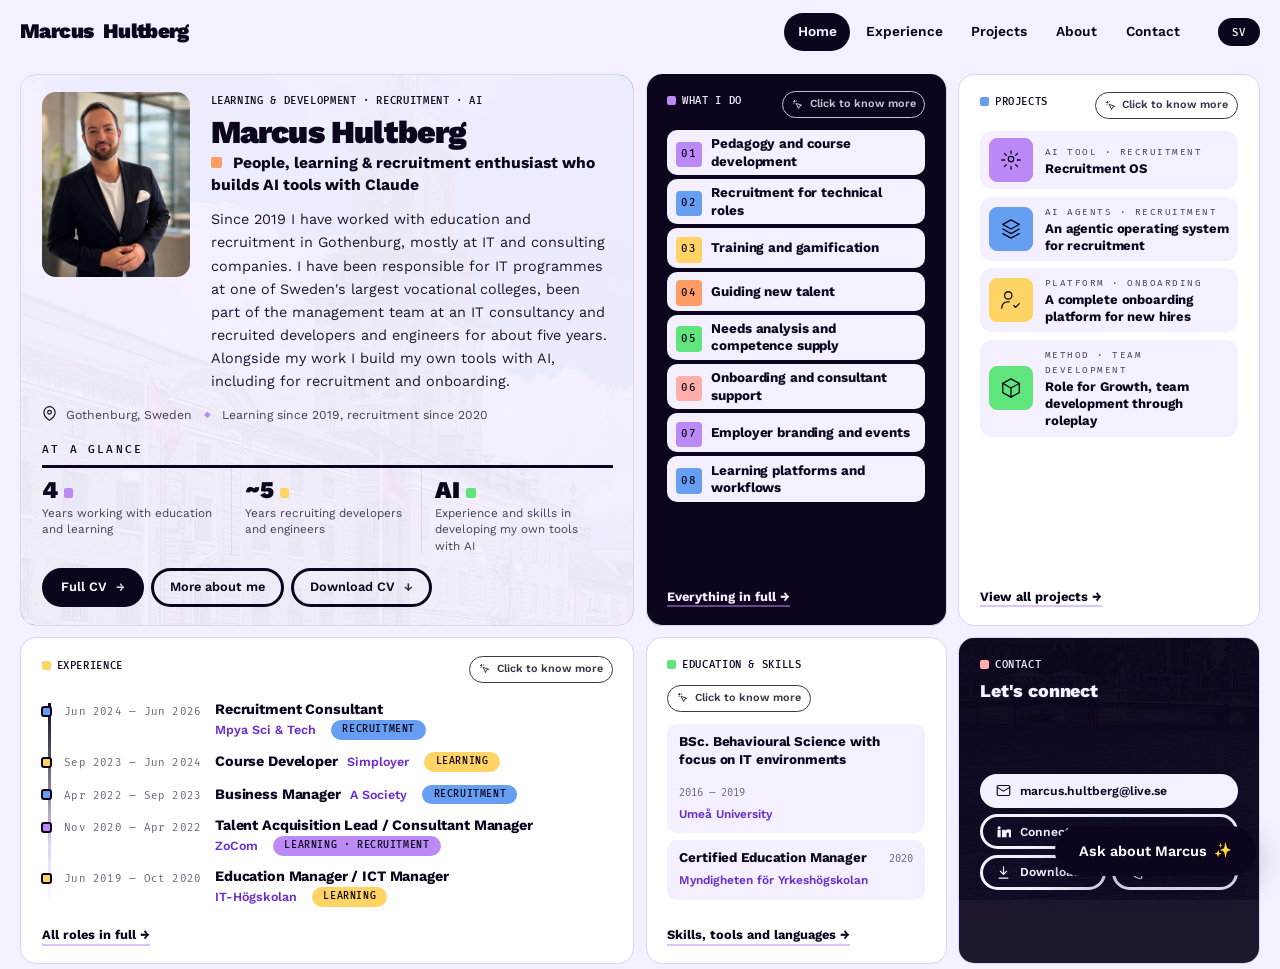
==== commit 2ce3f4b9: "Drop the languages from the row under the portrait Co-Authored-By: Claude Opus 5.5 <noreply@anthropi" ====
--- a/index.html
+++ b/index.html
@@ -116,8 +116,6 @@
         <span data-sv="Göteborg, Sverige">Gothenburg, Sweden</span>
       </span>
       <span class="sep">◆</span>
-      <span data-sv="Svenska &amp; engelska">Swedish &amp; English</span>
-      <span class="sep">◆</span>
       <span data-sv="Lärande sedan 2019, rekrytering sedan 2020">Learning since 2019, recruitment since 2020</span>
     </div>
 
